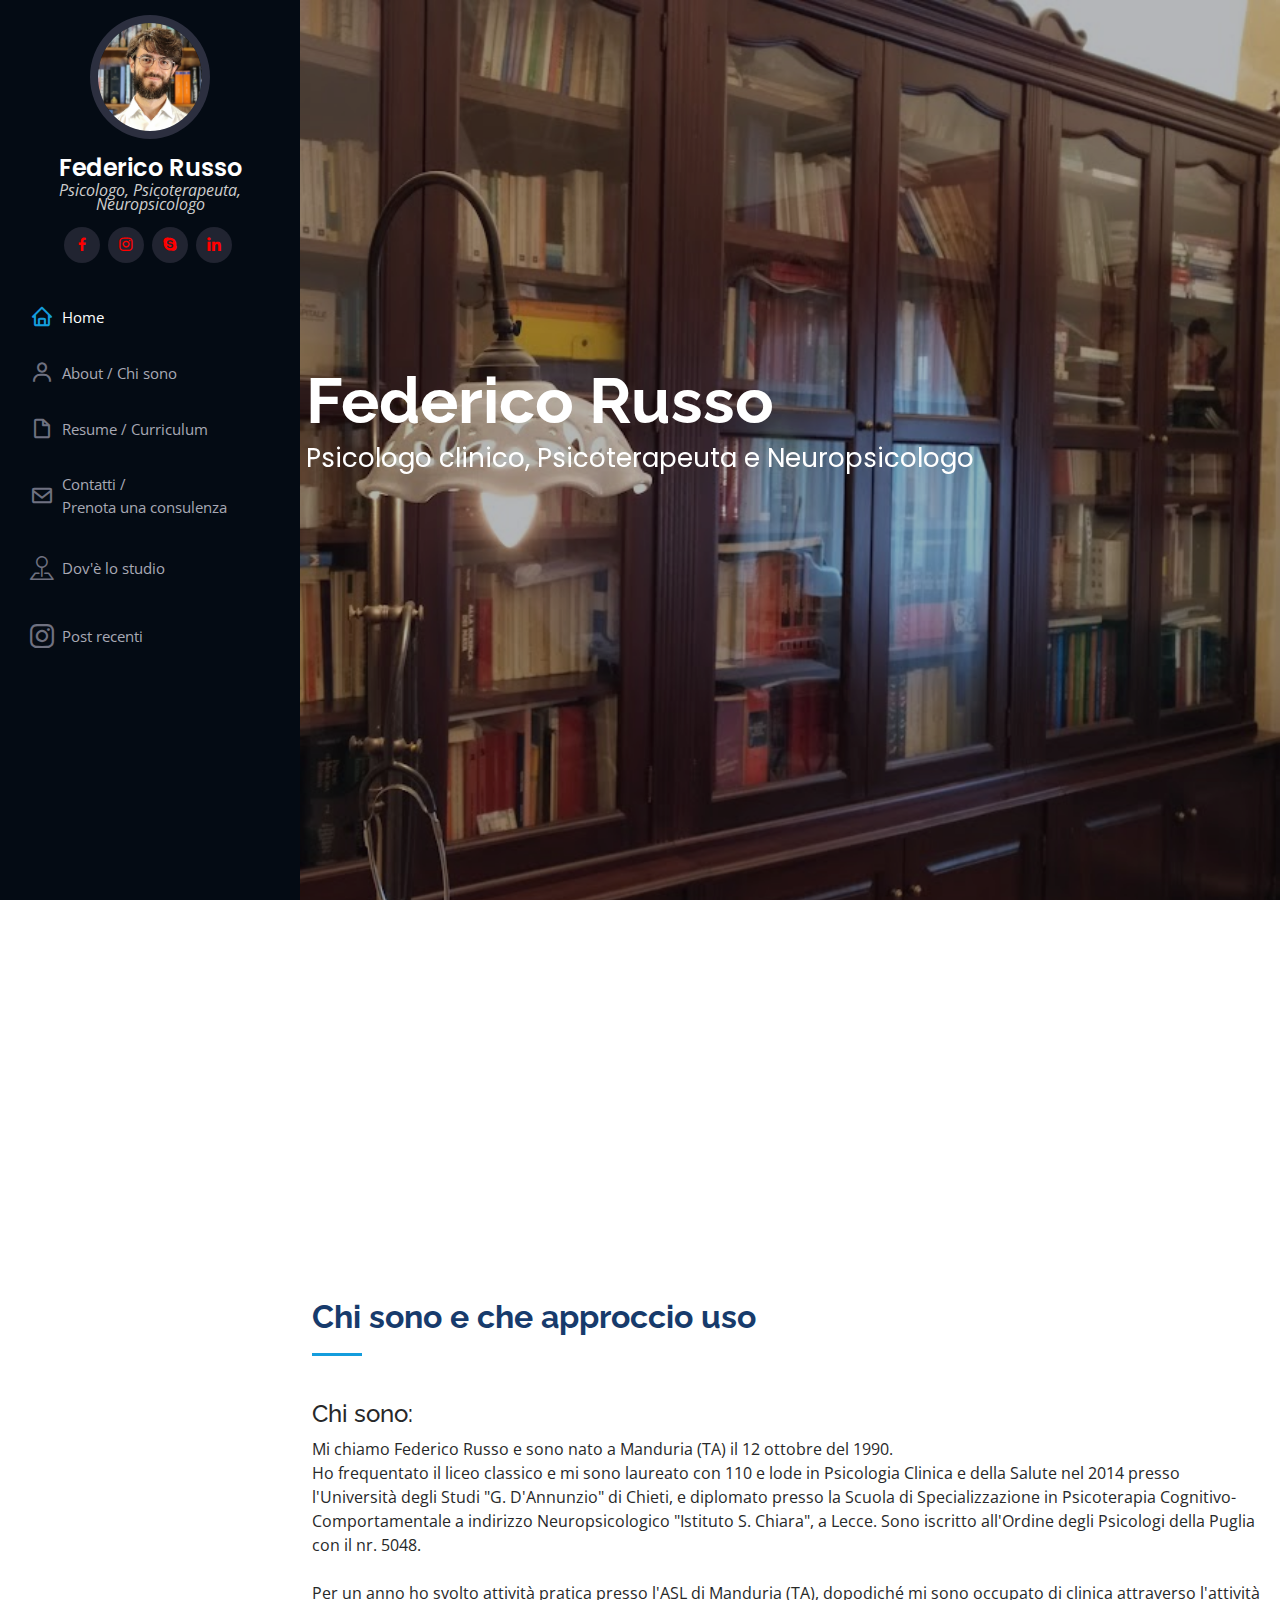
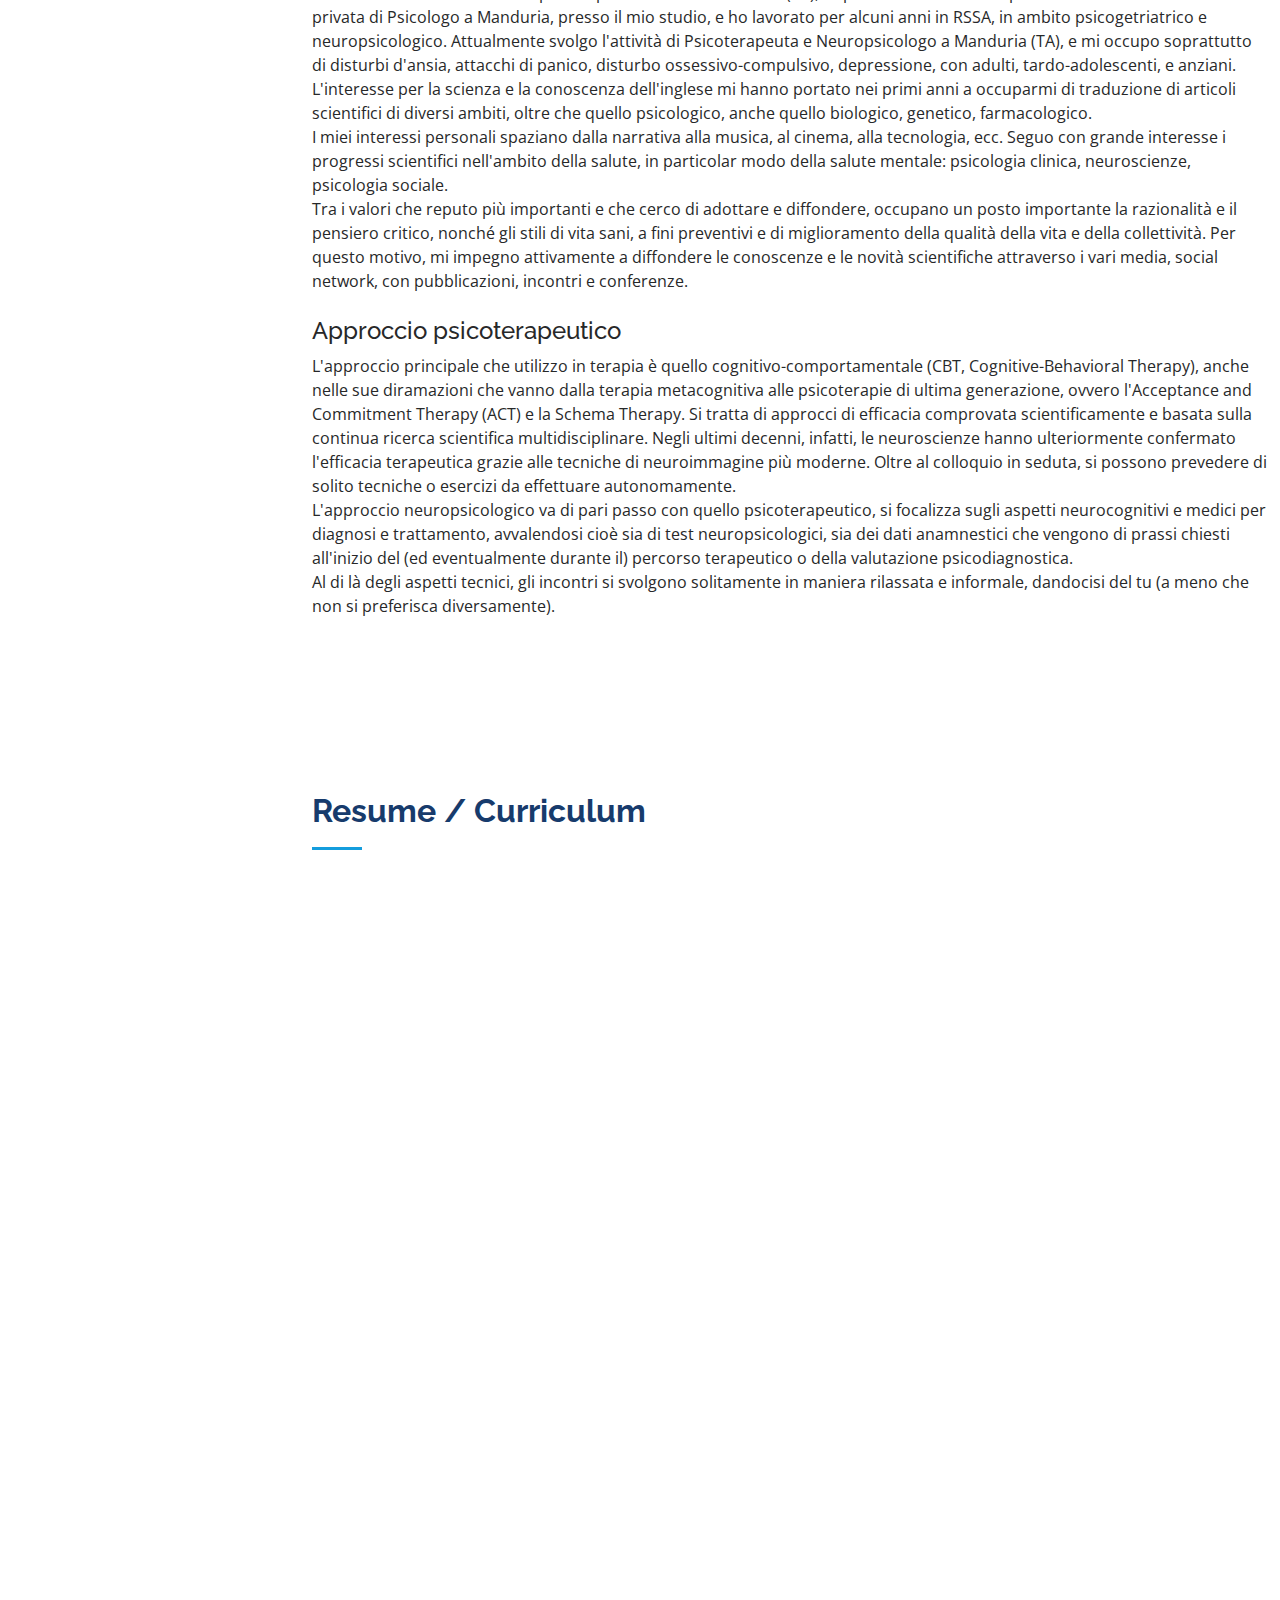
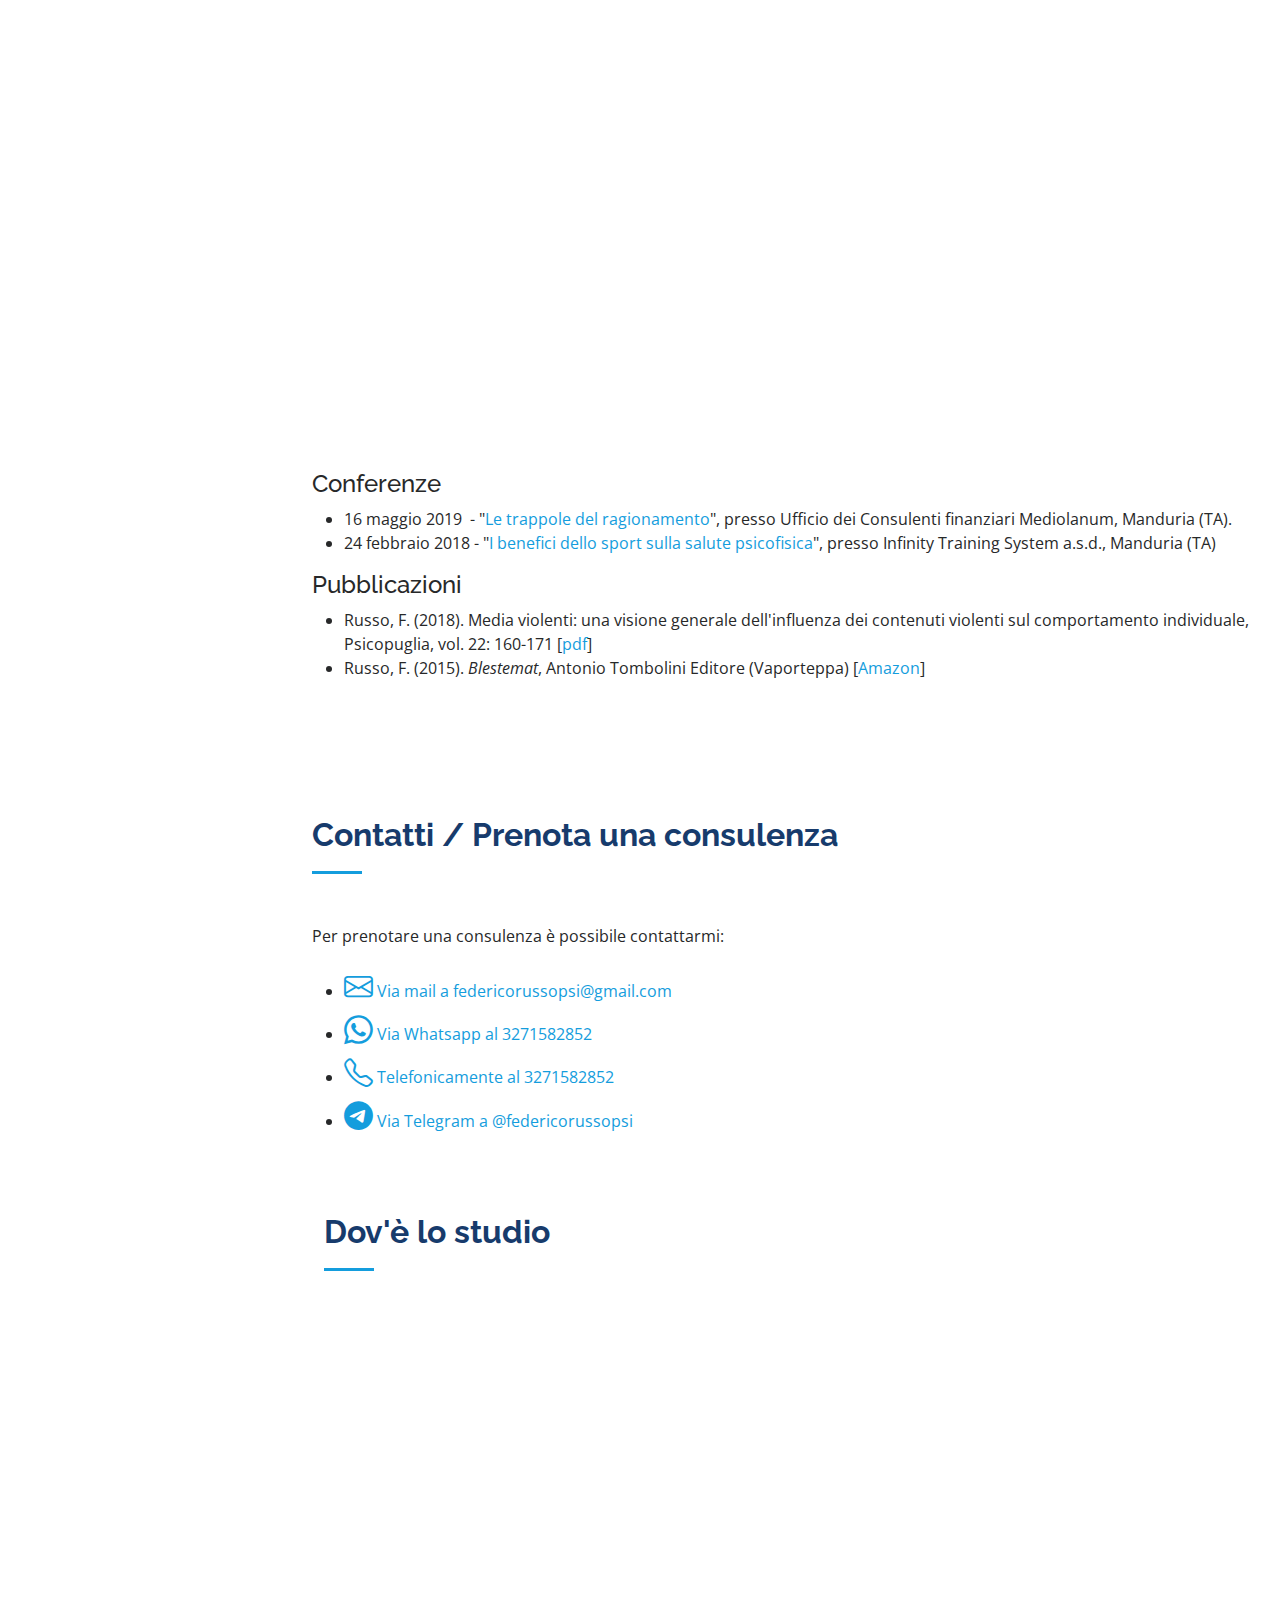
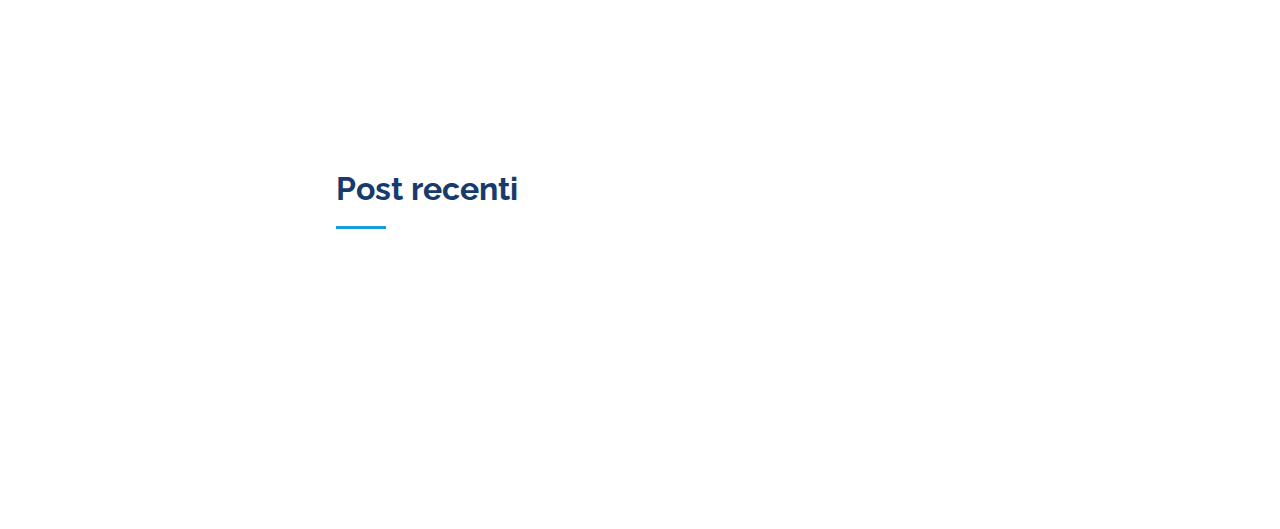
==== index.html @ 768a824b "Update index.html" ====
<!DOCTYPE html>
<html lang="it">

<head>
  <meta charset="utf-8">
  <meta content="width=device-width, initial-scale=1.0" name="viewport">

  <title>Federico Russo - Psicologo, Psicoterapeuta, Neuropsicologo</title>
  <meta content="" name="description">
  <meta content="" name="keywords">

  <!-- Favicons -->
  <link rel="icon" href="assets/img/homeicon.png" rel="homeicon">

  <!-- Google Fonts -->
  <link href="https://fonts.googleapis.com/css?family=Open+Sans:300,300i,400,400i,600,600i,700,700i|Raleway:300,300i,400,400i,500,500i,600,600i,700,700i|Poppins:300,300i,400,400i,500,500i,600,600i,700,700i" rel="stylesheet">

  <!-- Vendor CSS Files -->
   <link href="assets/vendor/aos/aos.css" rel="stylesheet">
  <link href="assets/vendor/bootstrap/css/bootstrap.min.css" rel="stylesheet">
  <link href="assets/vendor/bootstrap-icons/bootstrap-icons.css" rel="stylesheet">
  <link href="assets/vendor/boxicons/css/boxicons.min.css" rel="stylesheet">
  <link href="assets/vendor/glightbox/css/glightbox.min.css" rel="stylesheet">
  <link href="assets/vendor/swiper/swiper-bundle.min.css" rel="stylesheet"> 
  
  <!-- BOOTSTRAP CDN -->
  <link href="https://cdn.jsdelivr.net/npm/bootstrap@5.0.2/dist/css/bootstrap.min.css" rel="stylesheet" integrity="sha384-EVSTQN3/azprG1Anm3QDgpJLIm9Nao0Yz1ztcQTwFspd3yD65VohhpuuCOmLASjC" crossorigin="anonymous">
<!-- SWIPER CDN-->
  <link
  rel="stylesheet"
  href="https://unpkg.com/swiper@8/swiper-bundle.min.css"
/>



  <!-- Template Main CSS File -->
  <link href="assets/css/style.css" rel="stylesheet">

</head>

<body>

  <!-- ======= Mobile nav toggle button ======= -->
  <i class="bi bi-list mobile-nav-toggle d-xl-none"></i>

  <!-- ======= Header ======= -->
  <header id="header">
    <div class="d-flex flex-column">

      <div class="profile">
        <img src="assets/img/propic_federicorusso.png" alt="" class="img-fluid rounded-circle">
        <h1 class="text-light"><a href="index.html">Federico Russo</a></h1>
        <p id="subpropic"><em>Psicologo, Psicoterapeuta, Neuropsicologo</em></p>
        <div class="social-links mt-3 text-center">
          <a href="https://www.facebook.com/federicorussopsicologo/" class="facebook"><i class="bx bxl-facebook"></i></a>
          <a href="https://www.instagram.com/federicorussopsi/" class="instagram"><i class="bx bxl-instagram"></i></a>
          <a href="skype:federicorussopsi?chat" class="google-plus"><i class="bx bxl-skype"></i></a>
          <a href="https://www.linkedin.com/in/federicorussopsi" class="linkedin"><i class="bx bxl-linkedin"></i></a>
        </div>
      </div>

      <nav id="navbar" class="nav-menu navbar">
        <ul>
          <li><a href="#hero" class="nav-link scrollto active"><i class="bx bx-home"></i> <span>Home</span></a></li>
          <li><a href="#about" class="nav-link scrollto"><i class="bx bx-user"></i> <span>About / Chi sono</span></a></li>
          <li><a href="#resume" class="nav-link scrollto"><i class="bx bx-file-blank"></i> <span>Resume / Curriculum</span></a></li>
          <li><a href="#contact" class="nav-link scrollto"><i class="bx bx-envelope"></i> <span>Contatti / <br> Prenota una consulenza</span></a></li>
          <li><a href="#dove" class="nav-link scrollto"><i class="bi bi-pin-map"></i> <span>Dov'è lo studio</span></a></li>
          <li><a href="#igfeed" class="nav-link scrollto"><i class="bi bi-instagram"></i> <span>Post recenti</span></a></li>
        </ul>
      </nav><!-- .nav-menu -->
    </div>
  </header><!-- End Header -->

  <!-- ======= Hero Section ======= -->
  <section id="hero" class="d-flex flex-column justify-content-center align-items-center">
    <div class="hero-container" data-aos="fade-in">
      <h1>Federico Russo</h1>
      <p> Psicologo clinico, Psicoterapeuta e Neuropsicologo</p>
    </div>
  </section><!-- End Hero -->

  <main id="main">

    <!-- ======= About Section ======= -->
    <section id="about" class="about">
      <div class="container">

        <div class="section-title">

          <div class="row">
            <div class="col-lg-4" data-aos="fade-right">
              <img src="assets/img/propic_federicorusso.png" class="img-fluid" alt="">
            </div>
            <div class="col-lg-8 pt-4 pt-lg-0 content" data-aos="fade-left">
              <h3>Profilo in breve:</h3>
              <p class="fst-italic">
              </p>
              <div class="row">
                <div class="col-lg-6">
                  <ul>
                    <li><i class="bi bi-chevron-right"></i> <strong>Nascita:</strong> <span>12 ottobre 1990</span></li>
                    <li><i class="bi bi-chevron-right"></i> <strong>Psicoblog:</strong> <span><a href="www.psicologofedericorusso.it">www.psicologofedericorusso.it</a></span></li>
                    <li><i class="bi bi-chevron-right"></i> <strong>Telefono:</strong> <span>+39 327 1582852</span></li>
                    <li><i class="bi bi-chevron-right"></i> <strong>Città:</strong> <span>Manduria / Bologna / Mondo </span></li>
                  </ul>
                </div>
                <div class="col-lg-6">
                  <ul>
                    <li><i class="bi bi-chevron-right"></i> <strong>Età:</strong> <span>32</span></li>
                    <li><i class="bi bi-chevron-right"></i> <strong>Livello di formazione:</strong> <span>Laurea magistrale + Specializzazione quadriennale post-lauream</span></li>
                    <li><i class="bi bi-chevron-right"></i> <strong>Mail:</strong> <span>federicorussopsi@gmail.com</span></li>
                    
                  </ul>
                </div>
              </div>

            </div>
          </div>
          <br>

          <h2>Chi sono e che approccio uso
          </h2>
        
            <br>
            <h4>Chi sono:</h4>
          <p>Mi chiamo Federico Russo e sono nato a Manduria (TA) il 12 ottobre del 1990.<br>
            Ho frequentato il liceo classico e mi sono laureato con 110 e lode in Psicologia Clinica e della Salute nel 2014 presso l'Università degli Studi "G. D'Annunzio" di Chieti, e diplomato presso la Scuola di Specializzazione in Psicoterapia Cognitivo-Comportamentale a indirizzo Neuropsicologico "Istituto S. Chiara", a Lecce. Sono iscritto all'Ordine degli Psicologi della Puglia con il nr. 5048.</p><br>
            Per un anno ho svolto attività pratica presso l'ASL di Manduria (TA), dopodiché mi sono occupato di clinica attraverso l'attività privata di Psicologo a Manduria, presso il mio studio, e ho lavorato per alcuni anni in RSSA, in ambito psicogetriatrico e neuropsicologico. Attualmente svolgo l'attività di Psicoterapeuta e Neuropsicologo a Manduria (TA), e mi occupo soprattutto di disturbi d'ansia, attacchi di panico, disturbo ossessivo-compulsivo, depressione, con adulti, tardo-adolescenti, e anziani. <br>
            L'interesse per la scienza e la conoscenza dell'inglese mi hanno portato nei primi anni a occuparmi di traduzione di articoli scientifici di diversi ambiti, oltre che quello psicologico, anche quello biologico, genetico, farmacologico.<br>
            I miei interessi personali spaziano dalla narrativa alla musica, al cinema, alla tecnologia, ecc. Seguo con grande interesse i progressi scientifici nell'ambito della salute, in particolar modo della salute mentale: psicologia clinica, neuroscienze, psicologia sociale.<br>
            Tra i valori che reputo più importanti e che cerco di adottare e diffondere, occupano un posto importante la razionalità e il pensiero critico, nonché gli stili di vita sani, a fini preventivi e di miglioramento della qualità della vita e della collettività. Per questo motivo, mi impegno attivamente a diffondere le conoscenze e le novità scientifiche attraverso i vari media, social network, con pubblicazioni, incontri e conferenze.</p>

            <br>
            <h4>Approccio psicoterapeutico</h4>

 <p>
L'approccio principale che utilizzo in terapia è quello cognitivo-comportamentale (CBT, Cognitive-Behavioral Therapy), anche nelle sue diramazioni che vanno dalla terapia metacognitiva alle psicoterapie di ultima generazione, ovvero l'Acceptance and Commitment Therapy (ACT) e la Schema Therapy. Si tratta di approcci di efficacia comprovata scientificamente e basata sulla continua ricerca scientifica multidisciplinare. Negli ultimi decenni, infatti, le neuroscienze hanno ulteriormente confermato l'efficacia terapeutica grazie alle tecniche di neuroimmagine più moderne. Oltre al colloquio in seduta, si possono prevedere di solito tecniche o esercizi da effettuare autonomamente.<br>
L'approccio neuropsicologico va di pari passo con quello psicoterapeutico, si focalizza sugli aspetti neurocognitivi e medici per diagnosi e trattamento, avvalendosi cioè sia di test neuropsicologici, sia dei dati anamnestici che vengono di prassi chiesti all'inizio del (ed eventualmente durante il) percorso terapeutico o della valutazione psicodiagnostica.<br>
Al di là degli aspetti tecnici, gli incontri si svolgono solitamente in maniera rilassata e informale, dandocisi del tu (a meno che non si preferisca diversamente).</p><br>

        </div>


      </div>
    </section>

    <!-- ======= Resume Section ======= -->
    <section id="resume" class="resume">
      <div class="container">

        <div class="section-title">
          <h2>Resume / Curriculum</h2>
        </div>

        <div class="row">
          <div class="col-lg-6" data-aos="fade-up">

            <h3 class="resume-title">Formazione</h3>
            <div class="resume-item">
              <h4>Front-end web developer</h4>
              <h5>2021-2022</h5>
              <p><em>Epicode School, Roma, IT</em></p>
              <p>Bootcamp per front-end developer junior</p>
            </div>
              <div class="resume-item">
              <h4>Specializzazione in Psicoterapia Cognitivo-Comportamentale e neuropsicologia</h4>
              <h5>2015 - 2019</h5>
              <p><em>Istituto "S. Chiara" di Lecce</em></p>
              <p>Specializzazione post-lauream in Psicoterapia e Neuropsicologia.</p>
            </div>
            <div class="resume-item">
              <h4>Laurea Magistrale in Psicologia Clinica e della Salute</h4>
              <h5>2012 - 2014</h5>
              <p><em>Università degli studi "G. D'Annunzio", Chieti</em></p>
              <p>Laurea magistrale + tirocinio di 1000h e abilitazione per l'esercizio della professione di Psicologo</p>
            </div>
            <div class="resume-item">
              <h4>Laurea Triennale in Scienze e Tecniche Psicologiche</h4>
              <h5>2009 - 2012</h5>
              <p><em>Università degli studi "G. D'Annunzio", Chieti</em></p>
              <p>Laurea Triennale</p>
            </div>

          </div>
          <div class="col-lg-6" data-aos="fade-up" data-aos-delay="100">
            <h3 class="resume-title">Esperienza Lavorativa</h3>
            <div class="resume-item">
              <h4>Psicoterapeuta Cognitivo-Comportamentale e Neuropsicologo</h4>
              <h5>2019 - presente</h5>
              <p><em>Libera professione</em></p>
              <ul>
                <li>Trattamento terapeutico di psicopatologie, come disturbi d'ansia, disturbo ossessivo-compulsivo, disturbi depressivi. </li>
                <li>Valutazioni neuropsicologiche dei principali domini cognitivi, per fini diagnostici, terapeutici, peritali o assicurativi, specificamente nell'ambito delle demenze.</li>
              </ul>
            </div>
            <div class="resume-item">
              <h4>Psicologo Clinico presso RSSA Villa Argento (ISAPA srl) di Manduria </h4>
              <h5>2016 - 2019 </h5>
              <p><em>Consulente</em></p>
              <ul>
                <li>Coordinamento delle attività e gestione del personale</li>
                <li>Valutazioni neuropsicologiche</li>
                <li>Lavoro in équipe</li>
                <li>Public Relations</li>
                <li>Task amministrativi</li>
                <li>Front office</li>
              </ul>
            </div>
            <div class="resume-item">
              <h4>Psicologo clinico</h4>
              <h5>2016 - presente</h5>
              <p><em>Libera professione</em></p>
              <ul>
                <li>Diagnosi, counseling, neuropsicologia e supporto psicologico individuale e di coppia</li>
              </ul>
            </div>
            <div class="resume-item">
              <h4>Traduttore scientifico</h4>
              <h5>2011 - 2014</h5>
              <p><em>Freelance</em></p>
              <ul>
                <li>Traduzione di articoli scientifici (Biologia, Chimica, Psicologia)</li>
                <li>Assistenza e tutoring per tesi di laurea</li>
              </ul>
            </div>
          </div>
        </div>

        <!-- Pubblicazioni e conferenze -->
        <h4>
          Conferenze</h4>
          <ul>
          <li>16 maggio 2019&nbsp; - "<a href="https://www.facebook.com/events/344189179617816/">Le trappole del ragionamento</a>", presso Ufficio dei Consulenti finanziari Mediolanum, Manduria (TA).</li>
          <li>24 febbraio 2018 - "<a href="https://www.facebook.com/181395085736825/photos/a.181398745736459/239983896544610/">I benefici dello sport sulla salute psicofisica</a>", presso Infinity Training System a.s.d., Manduria (TA)</li>
          </ul>
          <h4>
          Pubblicazioni</h4>
          <ul>
          <li>Russo, F. (2018). Media violenti: una visione generale dell'influenza dei contenuti violenti sul comportamento individuale, Psicopuglia, vol. 22: 160-171 [<a href="https://www.psicologipuglia.it/share/uploads_psicopuglia/cbbfd-psicopuglia_dic_2018.pdf">pdf</a>]</li>
          <li>Russo, F. (2015). <i>Blestemat</i>, Antonio Tombolini Editore (Vaporteppa) [<a href="https://www.amazon.it/Blestemat-Federico-Russo/dp/8893370220">Amazon</a>]</li>
          </ul>
          

      </div>
    </section><!-- End Resume Section -->

    </section><!-- End Testimonials Section -->

    <!-- ======= Contact Section ======= -->
    <section id="contact" class="contact">
      <div class="container">

        <div class="section-title">
          <h2>Contatti / Prenota una consulenza</h2>
        </div>
        <p>
          Per prenotare una consulenza è possibile contattarmi:
        </p>
        <ul><li><i class="bi bi-envelope"></i><a href="mailto:federicorussopsi@gmail.com"> Via mail a federicorussopsi@gmail.com</a></li>
          <li>
            <i class="bi bi-whatsapp"><a href=" https://wa.me/393271582852"></i> Via Whatsapp al 3271582852</a>
          </li>
          <li>
            <i class="bi bi-telephone"></i><a href="tel:+393271582852"> Telefonicamente al 3271582852</a>
          </li>
          <li>
            <i class="bi bi-telegram"></i><a href="https://t.me/federicorussopsi"> Via Telegram a @federicorussopsi</a>
          </li>
        </ul>

      <!-- POSIZIONE STUDIO MAPPA GOOGLE -->
      
    <section id="dove" class="dove">
      <div class="container">

        <div class="section-title">
          <h2>Dov'è lo studio</h2>
        </div>
        <div class="mapouter"><div class="gmap_canvas"><iframe width="443" height="389" id="gmap_canvas" src="https://maps.google.com/maps?q=via%20G.%20pappacoda%202,%20Manduria,%20&t=&z=15&ie=UTF8&iwloc=&output=embed" frameborder="0" scrolling="no" marginheight="0" marginwidth="0"></iframe><a href="https://www.whatismyip-address.com/divi-discount/">divi discount</a><br><style>.mapouter{position:relative;text-align:right;height:389px;width:443px;}</style><a href="https://www.embedgooglemap.net">interactive google maps for website</a><style>.gmap_canvas {overflow:hidden;background:none!important;height:389px;width:443px;}</style></div></div>
        
        <!-- INSTAGRAM FEED -->
        
        <section id="igfeed" class="igfeed">
          <div class="container">
    
            <div class="section-title">
              <h2>Post recenti</h2>
            </div>
        <div id="igfeed" 
  loading="lazy"
  data-mc-src="b3e700bd-aa33-4476-902b-031ff770f035#null"></div>
        
<script 
  src="https://cdn2.woxo.tech/a.js#62f1076907ab323c4c7cbea5" 
  async data-usrc>
</script> 
    

  </main><!-- End #main -->

  <!-- ======= Footer ======= -->
  <footer id="footer">
    
  </footer><!-- End  Footer -->

  <a href="#" class="back-to-top d-flex align-items-center justify-content-center"><i class="bi bi-arrow-up-short"></i></a>

  <!-- Vendor JS Files -->
  <script src="assets/vendor/purecounter/purecounter.js"></script>
  <script src="assets/vendor/aos/aos.js"></script>
  <script src="assets/vendor/bootstrap/js/bootstrap.bundle.min.js"></script>
  <script src="assets/vendor/glightbox/js/glightbox.min.js"></script>
  <script src="assets/vendor/isotope-layout/isotope.pkgd.min.js"></script>
  <script src="assets/vendor/swiper/swiper-bundle.min.js"></script>
  <script src="assets/vendor/typed.js/typed.min.js"></script>
  <script src="assets/vendor/waypoints/noframework.waypoints.js"></script>
  <script src="assets/vendor/php-email-form/validate.js"></script>


  <!-- Template Main JS File -->
  <script src="assets/js/main.js"></script>
  <script src="https://unpkg.com/swiper@8/swiper-bundle.min.js"></script>

</body>

</html>
---- assets/css/style.css ----
/**
* Template Name: iPortfolio - v3.7.0
* Template URL: https://bootstrapmade.com/iportfolio-bootstrap-portfolio-websites-template/
* Author: BootstrapMade.com
* License: https://bootstrapmade.com/license/
*/

/*--------------------------------------------------------------
# General
--------------------------------------------------------------*/
body {
  font-family: "Open Sans", sans-serif;
  color: #272829;
}

a {
  color: #149ddd;
  text-decoration: none;
}

a:hover {
  color: #37b3ed;
  text-decoration: none;
}

h1, h2, h3, h4, h5, h6 {
  font-family: "Raleway", sans-serif;
}

/*--------------------------------------------------------------
# Back to top button
--------------------------------------------------------------*/
.back-to-top {
  position: fixed;
  visibility: hidden;
  opacity: 0;
  right: 15px;
  bottom: 15px;
  z-index: 996;
  background: #149ddd;
  width: 40px;
  height: 40px;
  border-radius: 50px;
  transition: all 0.4s;
}
.back-to-top i {
  font-size: 28px;
  color: #fff;
  line-height: 0;
}
.back-to-top:hover {
  background: #2eafec;
  color: #fff;
}
.back-to-top.active {
  visibility: visible;
  opacity: 1;
}

/*--------------------------------------------------------------
# Header
--------------------------------------------------------------*/
#header {
  position: fixed;
  top: 0;
  left: 0;
  bottom: 0;
  width: 300px;
  transition: all ease-in-out 0.5s;
  z-index: 9997;
  transition: all 0.5s;
  padding: 0 15px;
  background: #040b14;
  overflow-y: auto;
}
#header .profile img {
  margin: 15px auto;
  display: block;
  width: 120px;
  border: 8px solid #2c2f3f;
}
#header .profile h1 {
  font-size: 24px;
  margin: 0;
  padding: 0;
  font-weight: 600;
  -moz-text-align-last: center;
  text-align-last: center;
  font-family: "Poppins", sans-serif;
}
#header .profile h1 a, #header .profile h1 a:hover {
  color: #fff;
  text-decoration: none;
}
#header .profile .social-links a {
  font-size: 18px;
  display: inline-block;
  background: #212431;
  color: #fff;
  line-height: 1;
  padding: 8px 0;
  margin-right: 4px;
  border-radius: 50%;
  text-align: center;
  width: 36px;
  height: 36px;
  transition: 0.3s;
}
#header .profile .social-links a:hover {
  background: #149ddd;
  color: #fff;
  text-decoration: none;
}

#main {
  margin-left: 300px;
}

@media (max-width: 1199px) {
  #header {
    left: -300px;
  }

  #main {
    margin-left: 0;
  }

  
}
/*--------------------------------------------------------------
# Navigation Menu
--------------------------------------------------------------*/
/* Desktop Navigation */
.nav-menu {
  padding: 30px 0 0 0;
}
.nav-menu * {
  margin: 0;
  padding: 0;
  list-style: none;
}
.nav-menu > ul > li {
  position: relative;
  white-space: nowrap;
}
.nav-menu a, .nav-menu a:focus {
  display: flex;
  align-items: center;
  color: #a8a9b4;
  padding: 12px 15px;
  margin-bottom: 8px;
  transition: 0.3s;
  font-size: 15px;
}
.nav-menu a i, .nav-menu a:focus i {
  font-size: 24px;
  padding-right: 8px;
  color: #6f7180;
}
.nav-menu a:hover, .nav-menu .active, .nav-menu .active:focus, .nav-menu li:hover > a {
  text-decoration: none;
  color: #fff;
}
.nav-menu a:hover i, .nav-menu .active i, .nav-menu .active:focus i, .nav-menu li:hover > a i {
  color: #149ddd;
}

/* Mobile Navigation */
.mobile-nav-toggle {
  position: fixed;
  right: 15px;
  top: 15px;
  z-index: 9998;
  border: 0;
  font-size: 24px;
  transition: all 0.4s;
  outline: none !important;
  background-color: #149ddd;
  color: #fff;
  width: 40px;
  height: 40px;
  display: inline-flex;
  align-items: center;
  justify-content: center;
  line-height: 0;
  border-radius: 50px;
  cursor: pointer;
}

.mobile-nav-active {
  overflow: hidden;
}
.mobile-nav-active #header {
  left: 0;
}

/*--------------------------------------------------------------
# Hero Section
--------------------------------------------------------------*/
#hero {
  width: 100%;
  height: 100vh;
  background: url("../img/foto_studio_libreria.jpg") top center;
  background-size: cover;
}
#hero:before {
  content: "";
  background: rgba(5, 13, 24, 0.3);
  position: absolute;
  bottom: 0;
  top: 0;
  left: 0;
  right: 0;
  z-index: 1;
}
#hero .hero-container {
  position: relative;
  z-index: 2;
  min-width: 300px;
}
#hero h1 {
  margin: 0 0 10px 0;
  font-size: 64px;
  font-weight: 700;
  line-height: 56px;
  color: #fff;
}
#hero p {
  color: #fff;
  margin-bottom: 50px;
  font-size: 26px;
  font-family: "Poppins", sans-serif;
}
#hero p span {
  color: #fff;
  padding-bottom: 4px;
  letter-spacing: 1px;
  border-bottom: 3px solid #149ddd;
}
@media (min-width: 1024px) {
  #hero {
    background-attachment: fixed;
  }

  
}
@media (max-width: 768px) {
  #hero h1 {
    font-size: 28px;
    line-height: 36px;
  }
  #hero h2 {
    font-size: 18px;
    line-height: 24px;
    margin-bottom: 30px;
  }
}

/*--------------------------------------------------------------
# Sections General
--------------------------------------------------------------*/
section {
  padding: 60px 0;
  overflow: hidden;
}

.section-bg {
  background: #f5f8fd;
}

.section-title {
  padding-bottom: 30px;
}
.section-title h2 {
  font-size: 32px;
  font-weight: bold;
  margin-bottom: 20px;
  padding-bottom: 20px;
  position: relative;
  color: #173b6c;
}
.section-title h2::after {
  content: "";
  position: absolute;
  display: block;
  width: 50px;
  height: 3px;
  background: #149ddd;
  bottom: 0;
  left: 0;
}
.section-title p {
  margin-bottom: 0;
}

/*--------------------------------------------------------------
# About
--------------------------------------------------------------*/
.about .content h3 {
  font-weight: 700;
  font-size: 26px;
  color: #173b6c;
}
.about .content ul {
  list-style: none;
  padding: 0;
}
.about .content ul li {
  margin-bottom: 20px;
  display: flex;
  align-items: center;
}
.about .content ul strong {
  margin-right: 10px;
}
.about .content ul i {
  font-size: 16px;
  margin-right: 5px;
  color: #149ddd;
  line-height: 0;
}
.about .content p:last-child {
  margin-bottom: 0;
}

/*--------------------------------------------------------------
# Facts
--------------------------------------------------------------*/
.facts {
  padding-bottom: 30px;
}
.facts .count-box {
  padding: 30px;
  width: 100%;
}
.facts .count-box i {
  display: block;
  font-size: 44px;
  color: #149ddd;
  float: left;
  line-height: 0;
}
.facts .count-box span {
  font-size: 48px;
  line-height: 40px;
  display: block;
  font-weight: 700;
  color: #050d18;
  margin-left: 60px;
}
.facts .count-box p {
  padding: 15px 0 0 0;
  margin: 0 0 0 60px;
  font-family: "Raleway", sans-serif;
  font-size: 14px;
  color: #122f57;
}
.facts .count-box a {
  font-weight: 600;
  display: block;
  margin-top: 20px;
  color: #122f57;
  font-size: 15px;
  font-family: "Poppins", sans-serif;
  transition: ease-in-out 0.3s;
}
.facts .count-box a:hover {
  color: #1f5297;
}

/*--------------------------------------------------------------
# Akills
--------------------------------------------------------------*/
.skills .progress {
  height: 60px;
  display: block;
  background: none;
  border-radius: 0;
}
.skills .progress .skill {
  padding: 0;
  margin: 0 0 6px 0;
  text-transform: uppercase;
  display: block;
  font-weight: 600;
  font-family: "Poppins", sans-serif;
  color: #050d18;
}
.skills .progress .skill .val {
  float: right;
  font-style: normal;
}
.skills .progress-bar-wrap {
  background: #dce8f8;
  height: 10px;
}
.skills .progress-bar {
  width: 1px;
  height: 10px;
  transition: 0.9s;
  background-color: #149ddd;
}

/*--------------------------------------------------------------
# Resume
--------------------------------------------------------------*/
.resume .resume-title {
  font-size: 26px;
  font-weight: 700;
  margin-top: 20px;
  margin-bottom: 20px;
  color: #050d18;
}
.resume .resume-item {
  padding: 0 0 20px 20px;
  margin-top: -2px;
  border-left: 2px solid #1f5297;
  position: relative;
}
.resume .resume-item h4 {
  line-height: 18px;
  font-size: 18px;
  font-weight: 600;
  text-transform: uppercase;
  font-family: "Poppins", sans-serif;
  color: #050d18;
  margin-bottom: 10px;
}
.resume .resume-item h5 {
  font-size: 16px;
  background: #e4edf9;
  padding: 5px 15px;
  display: inline-block;
  font-weight: 600;
  margin-bottom: 10px;
}
.resume .resume-item ul {
  padding-left: 20px;
}
.resume .resume-item ul li {
  padding-bottom: 10px;
}
.resume .resume-item:last-child {
  padding-bottom: 0;
}
.resume .resume-item::before {
  content: "";
  position: absolute;
  width: 16px;
  height: 16px;
  border-radius: 50px;
  left: -9px;
  top: 0;
  background: #fff;
  border: 2px solid #1f5297;
}

/*--------------------------------------------------------------
# Portfolio
--------------------------------------------------------------*/
.portfolio .portfolio-item {
  margin-bottom: 30px;
}
.portfolio #portfolio-flters {
  padding: 0;
  margin: 0 auto 35px auto;
  list-style: none;
  text-align: center;
  background: #fff;
  border-radius: 50px;
  padding: 2px 15px;
}
.portfolio #portfolio-flters li {
  cursor: pointer;
  display: inline-block;
  padding: 10px 15px 8px 15px;
  font-size: 14px;
  font-weight: 600;
  line-height: 1;
  text-transform: uppercase;
  color: #272829;
  margin-bottom: 5px;
  transition: all 0.3s ease-in-out;
}
.portfolio #portfolio-flters li:hover, .portfolio #portfolio-flters li.filter-active {
  color: #149ddd;
}
.portfolio #portfolio-flters li:last-child {
  margin-right: 0;
}
.portfolio .portfolio-wrap {
  transition: 0.3s;
  position: relative;
  overflow: hidden;
  z-index: 1;
}
.portfolio .portfolio-wrap::before {
  content: "";
  background: rgba(255, 255, 255, 0.5);
  position: absolute;
  left: 0;
  right: 0;
  top: 0;
  bottom: 0;
  transition: all ease-in-out 0.3s;
  z-index: 2;
  opacity: 0;
}
.portfolio .portfolio-wrap .portfolio-links {
  opacity: 1;
  left: 0;
  right: 0;
  bottom: -60px;
  z-index: 3;
  position: absolute;
  transition: all ease-in-out 0.3s;
  display: flex;
  justify-content: center;
}
.portfolio .portfolio-wrap .portfolio-links a {
  color: #fff;
  font-size: 28px;
  text-align: center;
  background: rgba(20, 157, 221, 0.75);
  transition: 0.3s;
  width: 50%;
}
.portfolio .portfolio-wrap .portfolio-links a:hover {
  background: rgba(20, 157, 221, 0.95);
}
.portfolio .portfolio-wrap .portfolio-links a + a {
  border-left: 1px solid #37b3ed;
}
.portfolio .portfolio-wrap:hover::before {
  top: 0;
  left: 0;
  right: 0;
  bottom: 0;
  opacity: 1;
}
.portfolio .portfolio-wrap:hover .portfolio-links {
  opacity: 1;
  bottom: 0;
}

/*--------------------------------------------------------------
# Portfolio Details
--------------------------------------------------------------*/
.portfolio-details {
  padding-top: 40px;
}
.portfolio-details .portfolio-details-slider img {
  width: 100%;
}
.portfolio-details .portfolio-details-slider .swiper-pagination {
  margin-top: 20px;
  position: relative;
}
.portfolio-details .portfolio-details-slider .swiper-pagination .swiper-pagination-bullet {
  width: 12px;
  height: 12px;
  background-color: #fff;
  opacity: 1;
  border: 1px solid #149ddd;
}
.portfolio-details .portfolio-details-slider .swiper-pagination .swiper-pagination-bullet-active {
  background-color: #149ddd;
}
.portfolio-details .portfolio-info {
  padding: 30px;
  box-shadow: 0px 0 30px rgba(5, 13, 24, 0.08);
}
.portfolio-details .portfolio-info h3 {
  font-size: 22px;
  font-weight: 700;
  margin-bottom: 20px;
  padding-bottom: 20px;
  border-bottom: 1px solid #eee;
}
.portfolio-details .portfolio-info ul {
  list-style: none;
  padding: 0;
  font-size: 15px;
}
.portfolio-details .portfolio-info ul li + li {
  margin-top: 10px;
}
.portfolio-details .portfolio-description {
  padding-top: 30px;
}
.portfolio-details .portfolio-description h2 {
  font-size: 26px;
  font-weight: 700;
  margin-bottom: 20px;
}
.portfolio-details .portfolio-description p {
  padding: 0;
}

/*--------------------------------------------------------------
# Services
--------------------------------------------------------------*/
.services .icon-box {
  margin-bottom: 20px;
}
.services .icon {
  float: left;
  display: flex;
  align-items: center;
  justify-content: center;
  width: 54px;
  height: 54px;
  background: #149ddd;
  border-radius: 50%;
  transition: 0.5s;
  border: 1px solid #149ddd;
}
.services .icon i {
  color: #fff;
  font-size: 24px;
  line-height: 0;
}
.services .icon-box:hover .icon {
  background: #fff;
}
.services .icon-box:hover .icon i {
  color: #149ddd;
}
.services .title {
  margin-left: 80px;
  font-weight: 700;
  margin-bottom: 15px;
  font-size: 18px;
}
.services .title a {
  color: #343a40;
}
.services .title a:hover {
  color: #149ddd;
}
.services .description {
  margin-left: 80px;
  line-height: 24px;
  font-size: 14px;
}

/*--------------------------------------------------------------
# Testimonials
--------------------------------------------------------------*/
.testimonials .testimonials-carousel, .testimonials .testimonials-slider {
  overflow: hidden;
}
.testimonials .testimonial-item {
  box-sizing: content-box;
  text-align: center;
  min-height: 320px;
}
.testimonials .testimonial-item .testimonial-img {
  width: 90px;
  border-radius: 50%;
  margin: 0 auto;
}
.testimonials .testimonial-item h3 {
  font-size: 18px;
  font-weight: bold;
  margin: 10px 0 5px 0;
  color: #111;
}
.testimonials .testimonial-item h4 {
  font-size: 14px;
  color: #999;
  margin: 0;
}
.testimonials .testimonial-item .quote-icon-left, .testimonials .testimonial-item .quote-icon-right {
  color: #c3e8fa;
  font-size: 26px;
}
.testimonials .testimonial-item .quote-icon-left {
  display: inline-block;
  left: -5px;
  position: relative;
}
.testimonials .testimonial-item .quote-icon-right {
  display: inline-block;
  right: -5px;
  position: relative;
  top: 10px;
}
.testimonials .testimonial-item p {
  font-style: italic;
  margin: 0 15px 15px 15px;
  padding: 20px;
  background: #fff;
  position: relative;
  margin-bottom: 35px;
  border-radius: 6px;
  box-shadow: 0px 2px 15px rgba(0, 0, 0, 0.1);
}
.testimonials .testimonial-item p::after {
  content: "";
  width: 0;
  height: 0;
  border-top: 20px solid #fff;
  border-right: 20px solid transparent;
  border-left: 20px solid transparent;
  position: absolute;
  bottom: -20px;
  left: calc(50% - 20px);
}
.testimonials .swiper-pagination {
  margin-top: 20px;
  position: relative;
}
.testimonials .swiper-pagination .swiper-pagination-bullet {
  width: 12px;
  height: 12px;
  background-color: #fff;
  opacity: 1;
  border: 1px solid #149ddd;
}
.testimonials .swiper-pagination .swiper-pagination-bullet-active {
  background-color: #149ddd;
}

/*--------------------------------------------------------------
# Contact
--------------------------------------------------------------*/
.contact {
  padding-bottom: 130px;
}
.contact .info {
  padding: 30px;
  background: #fff;
  width: 100%;
  box-shadow: 0 0 24px 0 rgba(0, 0, 0, 0.12);
}
.contact .info i {
  font-size: 20px;
  color: #149ddd;
  float: left;
  width: 44px;
  height: 44px;
  background: #dff3fc;
  display: flex;
  justify-content: center;
  align-items: center;
  border-radius: 50px;
  transition: all 0.3s ease-in-out;
}
.contact .info h4 {
  padding: 0 0 0 60px;
  font-size: 22px;
  font-weight: 600;
  margin-bottom: 5px;
  color: #050d18;
}
.contact .info p {
  padding: 0 0 10px 60px;
  margin-bottom: 20px;
  font-size: 14px;
  color: #173b6c;
}
.contact .info .email p {
  padding-top: 5px;
}
.contact .info .social-links {
  padding-left: 60px;
}
.contact .info .social-links a {
  font-size: 18px;
  display: inline-block;
  background: #333;
  color: #fff;
  line-height: 1;
  padding: 8px 0;
  border-radius: 50%;
  text-align: center;
  width: 36px;
  height: 36px;
  transition: 0.3s;
  margin-right: 10px;
}
.contact .info .social-links a:hover {
  background: #149ddd;
  color: #fff;
}
.contact .info .email:hover i, .contact .info .address:hover i, .contact .info .phone:hover i {
  background: #149ddd;
  color: #fff;
}
.contact .php-email-form {
  width: 100%;
  padding: 30px;
  background: #fff;
  box-shadow: 0 0 24px 0 rgba(0, 0, 0, 0.12);
}
.contact .php-email-form .form-group {
  padding-bottom: 8px;
}
.contact .php-email-form .validate {
  display: none;
  color: red;
  margin: 0 0 15px 0;
  font-weight: 400;
  font-size: 13px;
}
.contact .php-email-form .error-message {
  display: none;
  color: #fff;
  background: #ed3c0d;
  text-align: left;
  padding: 15px;
  font-weight: 600;
}
.contact .php-email-form .error-message br + br {
  margin-top: 25px;
}
.contact .php-email-form .sent-message {
  display: none;
  color: #fff;
  background: #18d26e;
  text-align: center;
  padding: 15px;
  font-weight: 600;
}
.contact .php-email-form .loading {
  display: none;
  background: #fff;
  text-align: center;
  padding: 15px;
}
.contact .php-email-form .loading:before {
  content: "";
  display: inline-block;
  border-radius: 50%;
  width: 24px;
  height: 24px;
  margin: 0 10px -6px 0;
  border: 3px solid #18d26e;
  border-top-color: #eee;
  -webkit-animation: animate-loading 1s linear infinite;
  animation: animate-loading 1s linear infinite;
}
.contact .php-email-form .form-group {
  margin-bottom: 15px;
}
.contact .php-email-form label {
  padding-bottom: 8px;
}
.contact .php-email-form input, .contact .php-email-form textarea {
  border-radius: 0;
  box-shadow: none;
  font-size: 14px;
}
.contact .php-email-form input {
  height: 44px;
}
.contact .php-email-form textarea {
  padding: 10px 15px;
}
.contact .php-email-form button[type=submit] {
  background: #149ddd;
  border: 0;
  padding: 10px 24px;
  color: #fff;
  transition: 0.4s;
  border-radius: 4px;
}
.contact .php-email-form button[type=submit]:hover {
  background: #37b3ed;
}
@-webkit-keyframes animate-loading {
  0% {
    transform: rotate(0deg);
  }
  100% {
    transform: rotate(360deg);
  }
}
@keyframes animate-loading {
  0% {
    transform: rotate(0deg);
  }
  100% {
    transform: rotate(360deg);
  }
}


/*--------------------------------------------------------------
# Dove
--------------------------------------------------------------*/

.mapouter {
  margin: auto;
}

/*--------------------------------------------------------------
# Breadcrumbs
--------------------------------------------------------------*/
.breadcrumbs {
  padding: 20px 0;
  background: #f9f9f9;
}
.breadcrumbs h2 {
  font-size: 26px;
  font-weight: 300;
}
.breadcrumbs ol {
  display: flex;
  flex-wrap: wrap;
  list-style: none;
  padding: 0;
  margin: 0;
  font-size: 15px;
}
.breadcrumbs ol li + li {
  padding-left: 10px;
}
.breadcrumbs ol li + li::before {
  display: inline-block;
  padding-right: 10px;
  color: #0e2442;
  content: "/";
}
@media (max-width: 768px) {
  .breadcrumbs .d-flex {
    display: block !important;
  }
  .breadcrumbs ol {
    display: block;
  }
  .breadcrumbs ol li {
    display: inline-block;
  }

  .memepics {
    width: 60%;
  }

}

/*--------------------------------------------------------------
# Footer
--------------------------------------------------------------*/
#footer {
  padding: 15px;
  color: #f4f6fd;
  font-size: 14px;
  position: fixed;
  left: 0;
  bottom: 0;
  width: 300px;
  z-index: 9999;
  background: #040b14;
}
#footer .copyright {
  text-align: center;
}
#footer .credits {
  padding-top: 5px;
  text-align: center;
  font-size: 13px;
  color: #eaebf0;
}
@media (max-width: 1199px) {
  #footer {
    position: static;
    width: auto;
    padding-right: 20px 15px;
  }
}


#subpropic {
  color: rgb(206, 206, 206);
  text-align: center;
  line-height: 90%;
}

.bx {
  color: rgb(255, 0, 0);
}

.bi {
  color :#149ddd;
  font-size: 1.8rem;
}

.memepics {
  width: 60%;
}

.infobox {
  background-color: #cfcfcf;
  padding: 1em;
  margin-bottom: 1em;
}

.responsive {
  width: 100%;
  height: auto;  
  align-items: center;
}

.citazione {
  text-align: right;
}

#breathing {
  width: 100px;
  height: 100px;
  background-color: rgb(255, 255, 255);
  color: black;
  animation: mymove 7s infinite;
  border-radius: 1000%;
}

@keyframes mymove {
  50% {box-shadow: 10px 20px 30px rgb(0, 0, 0);}
}

#more {
  display: none;
}
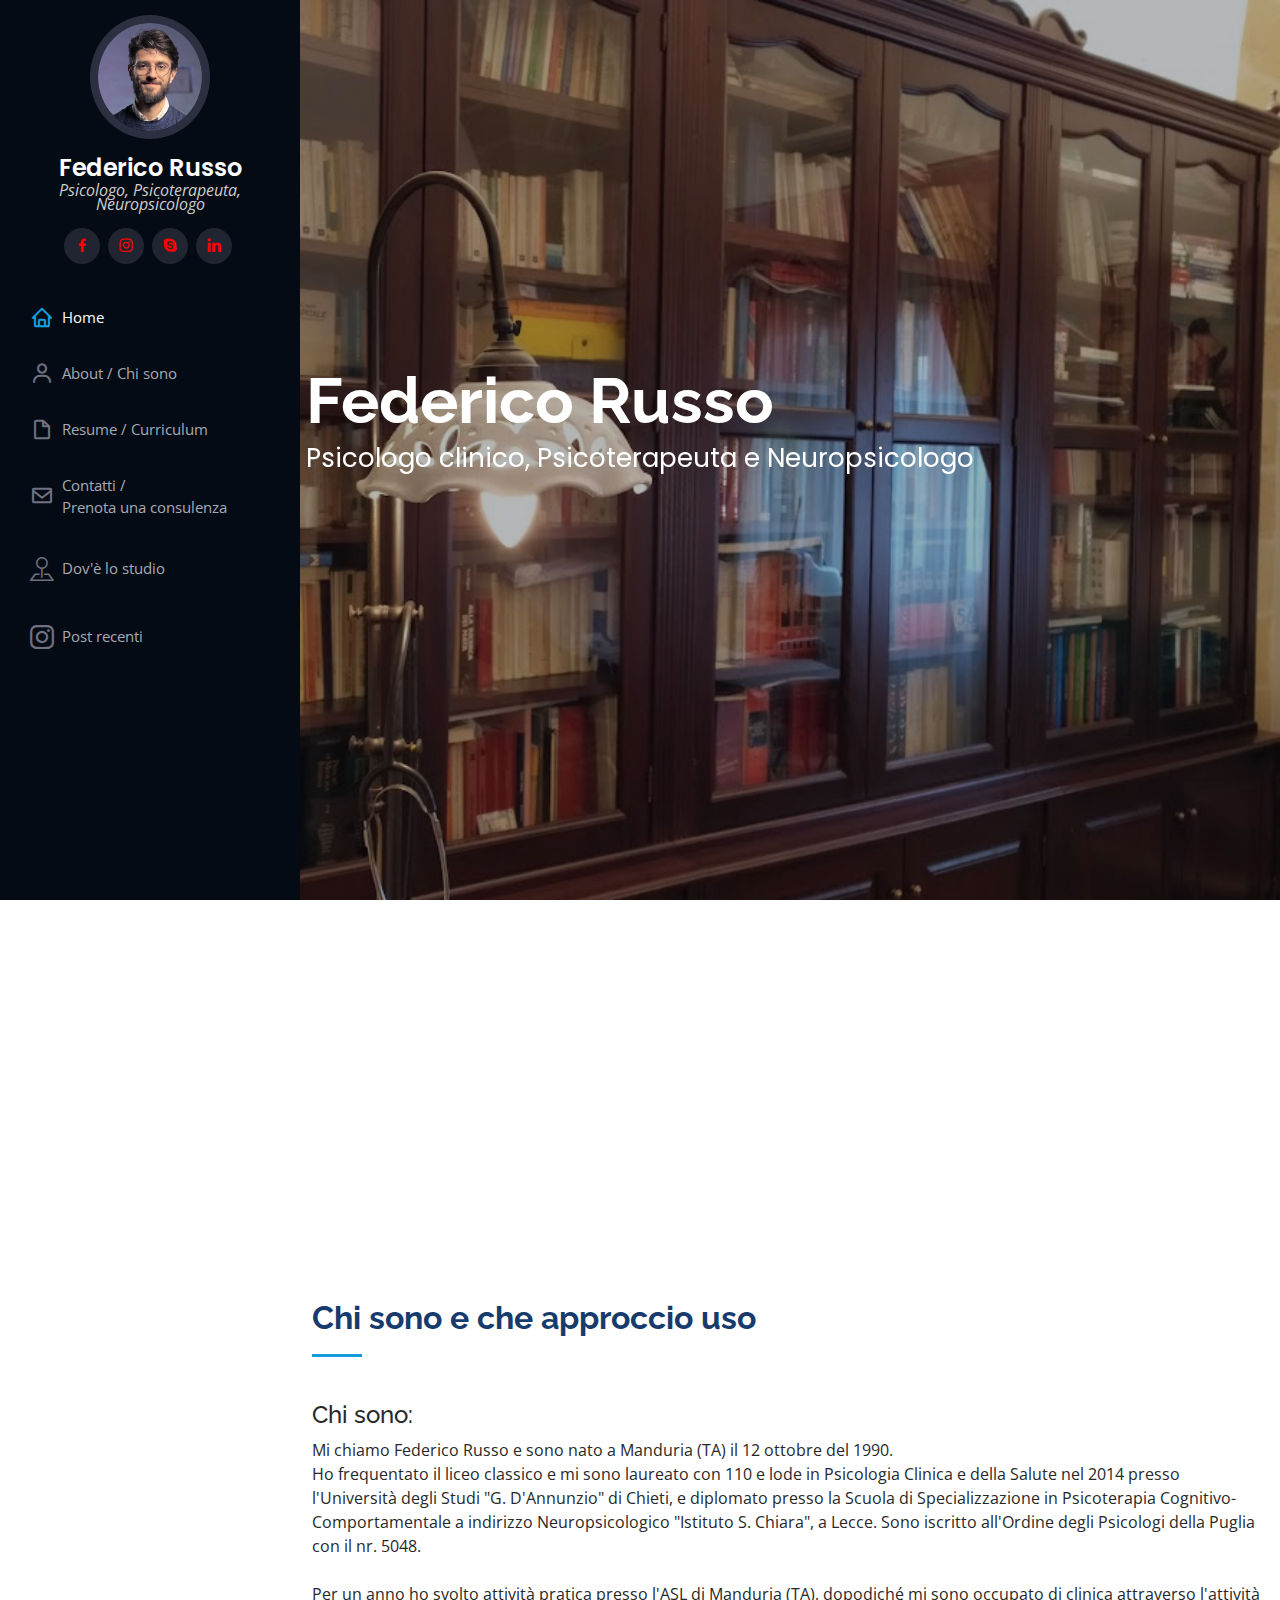
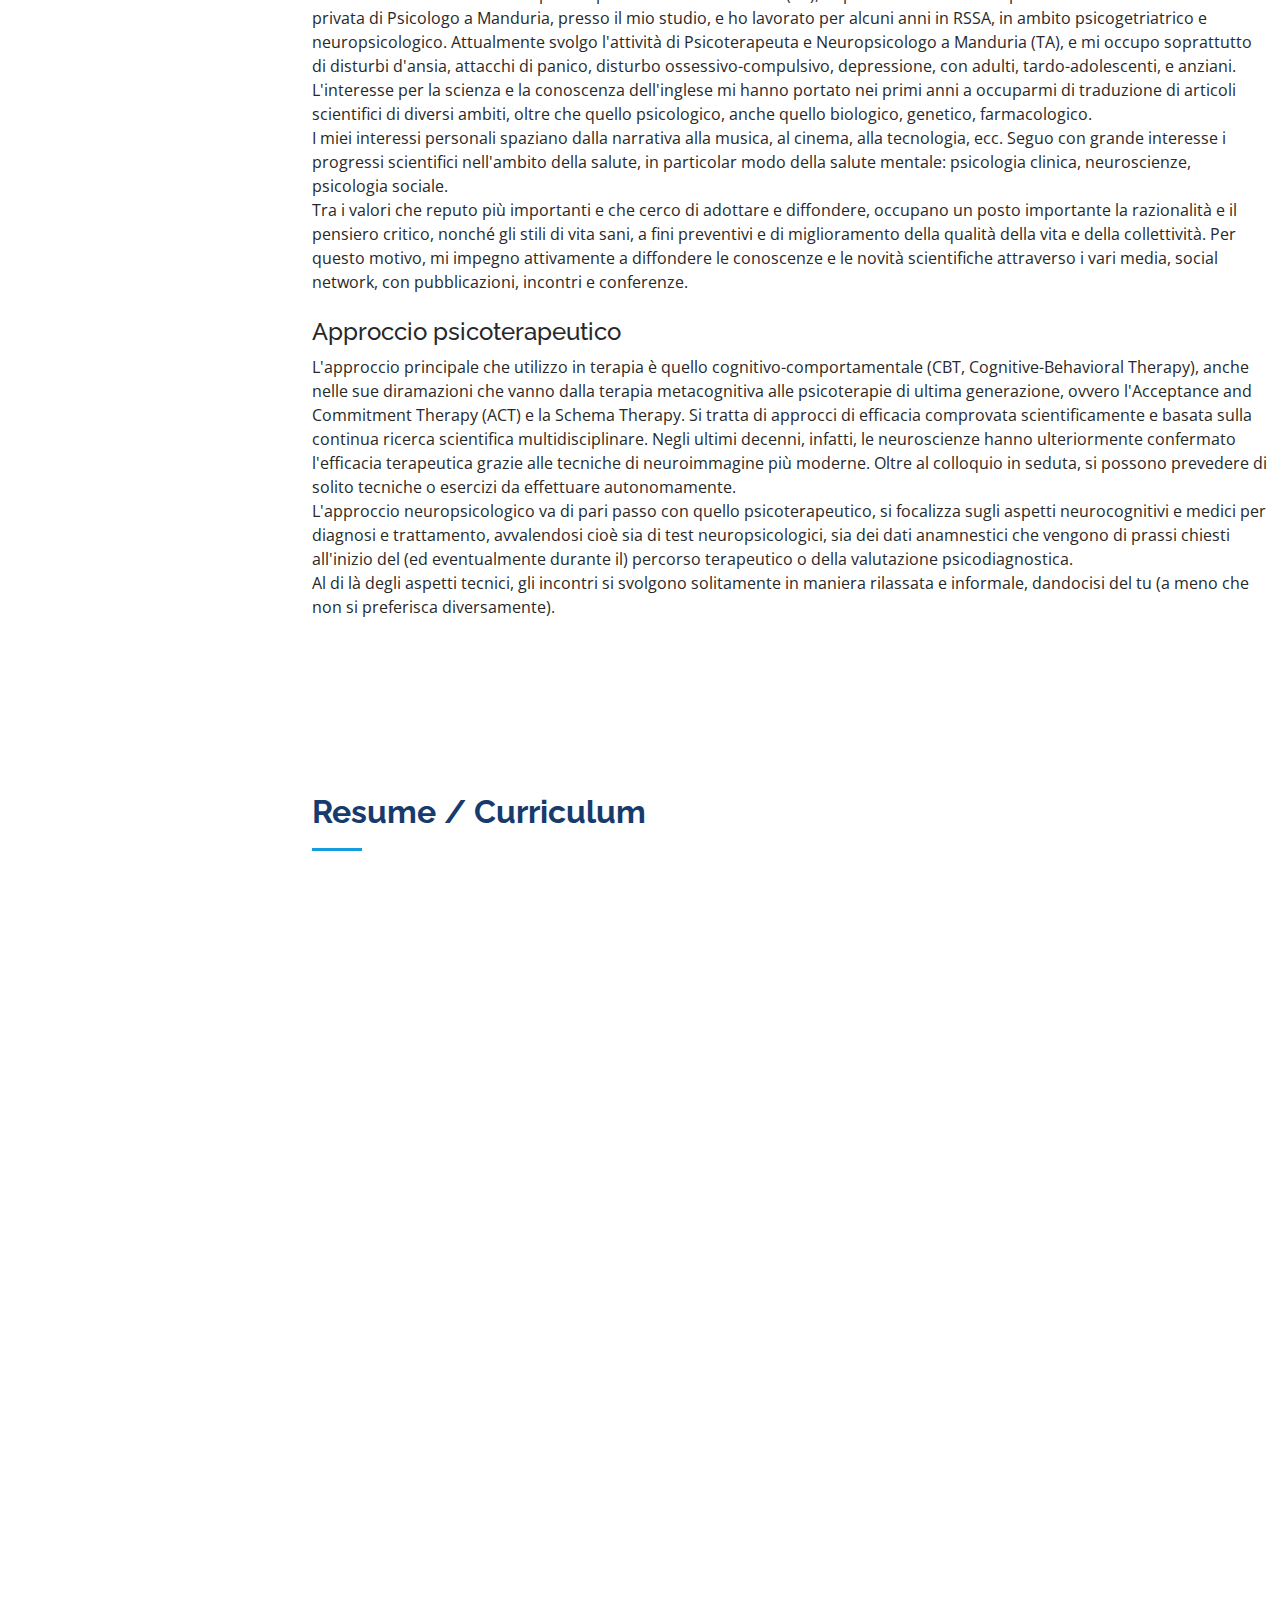
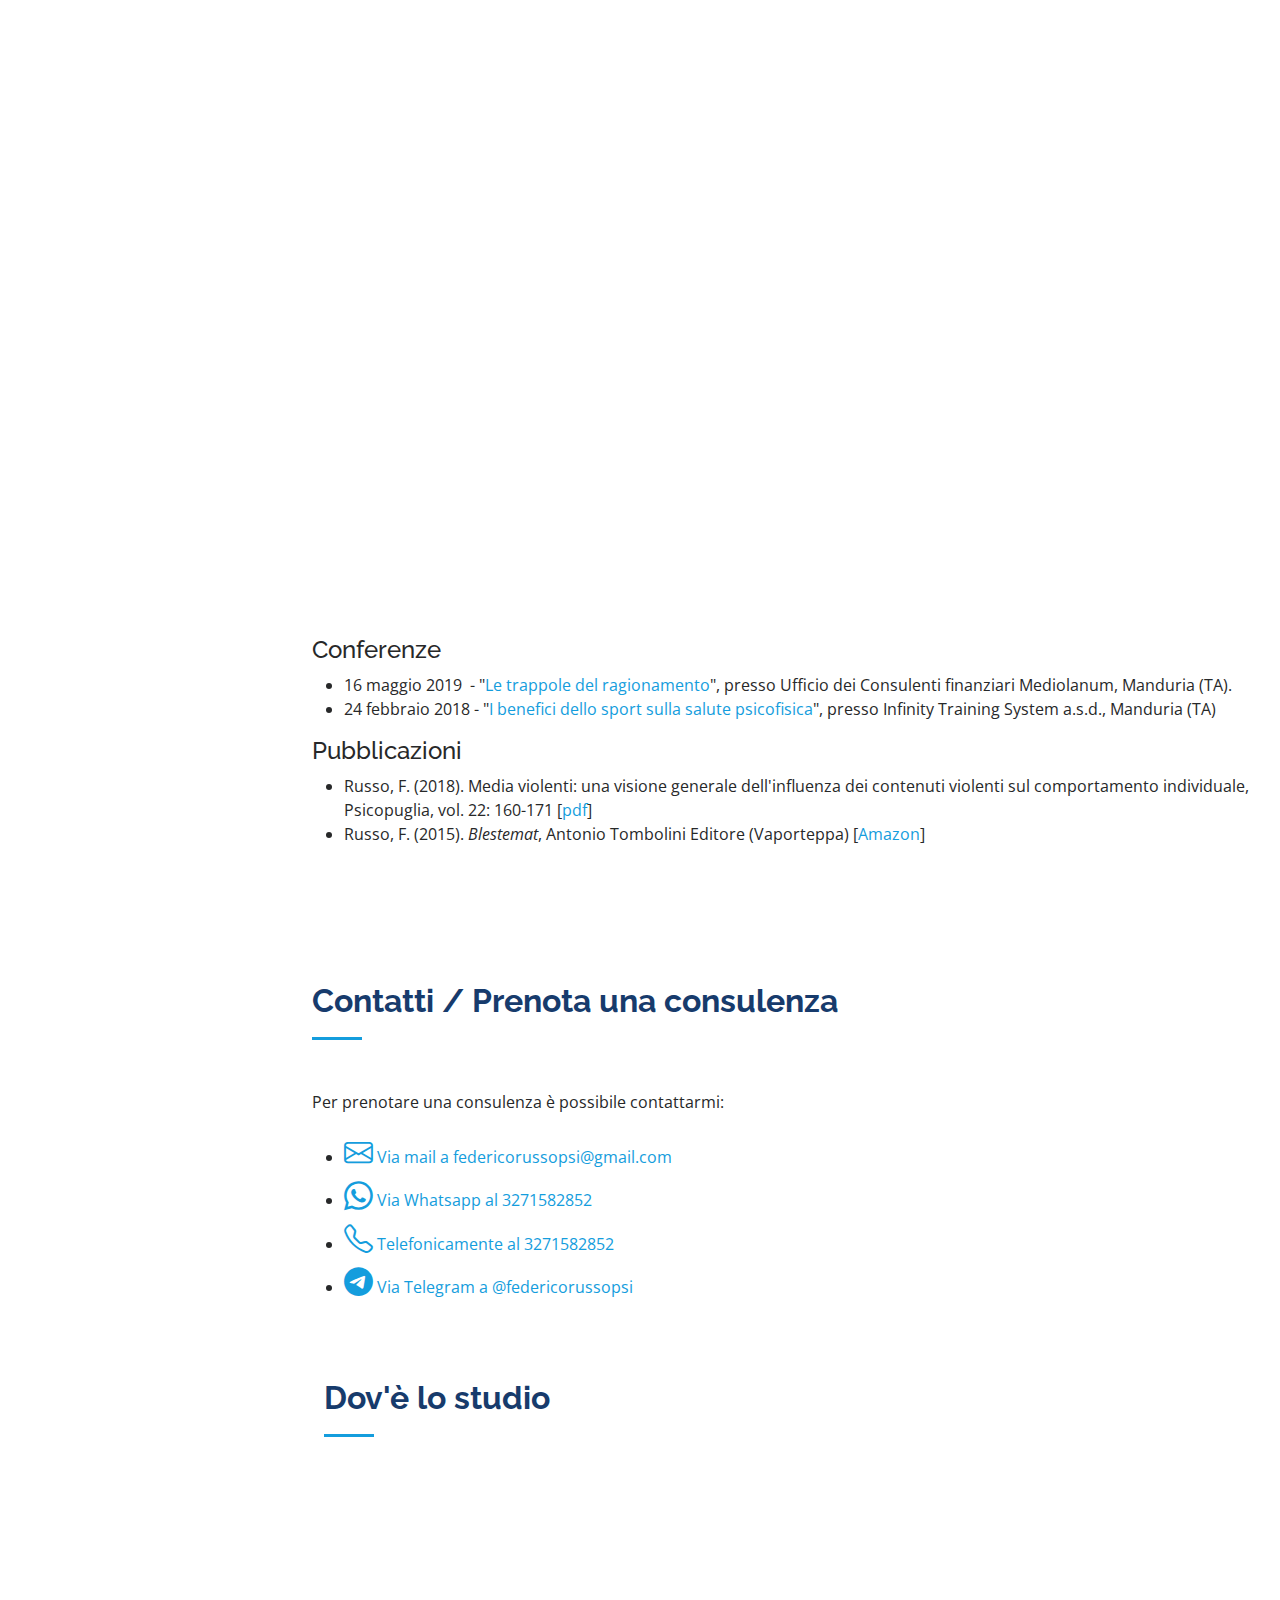
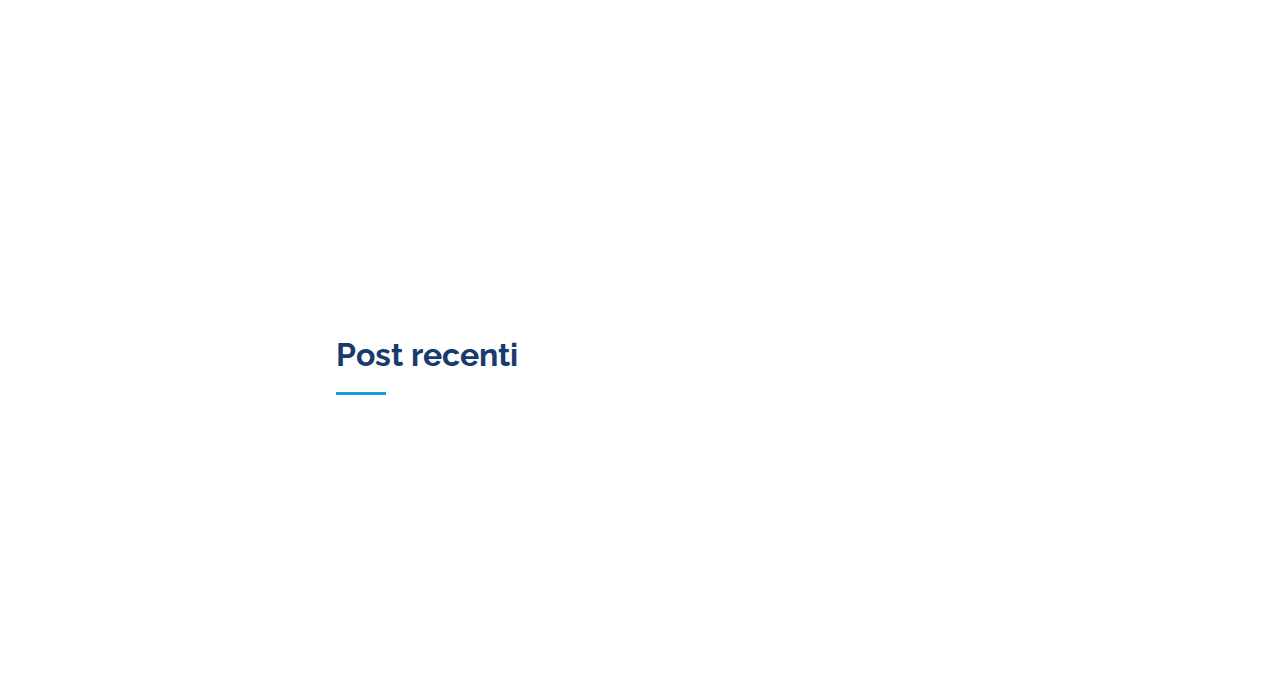
==== commit 63a09c6e: "Update index.html" ====
--- a/index.html
+++ b/index.html
@@ -183,10 +183,14 @@
             </div>
 
           </div>
-          <div class="col-lg-6" data-aos="fade-up" data-aos-delay="100">
+  <div class="col-lg-6" data-aos="fade-up" data-aos-delay="100">
             <h3 class="resume-title">Esperienza Lavorativa</h3>
             <div class="resume-item">
-              <h4>Psicoterapeuta Cognitivo-Comportamentale e Neuropsicologo</h4>
+              <h4>Direttore Clinico di <a href="https://www.serenis.it/" id="staiserenis" alt="serenis">Serenis.it</a></h4>
+              <h5>2023 - presente</h5>
+              <p><em>Serenis Health s.r.l.</em></p>
+              <p>Lavoro per rendere accessibile il benessere mentale.</p></div>
+            <div class="resume-item">              <h4>Psicoterapeuta Cognitivo-Comportamentale e Neuropsicologo</h4>
               <h5>2019 - presente</h5>
               <p><em>Libera professione</em></p>
               <ul>
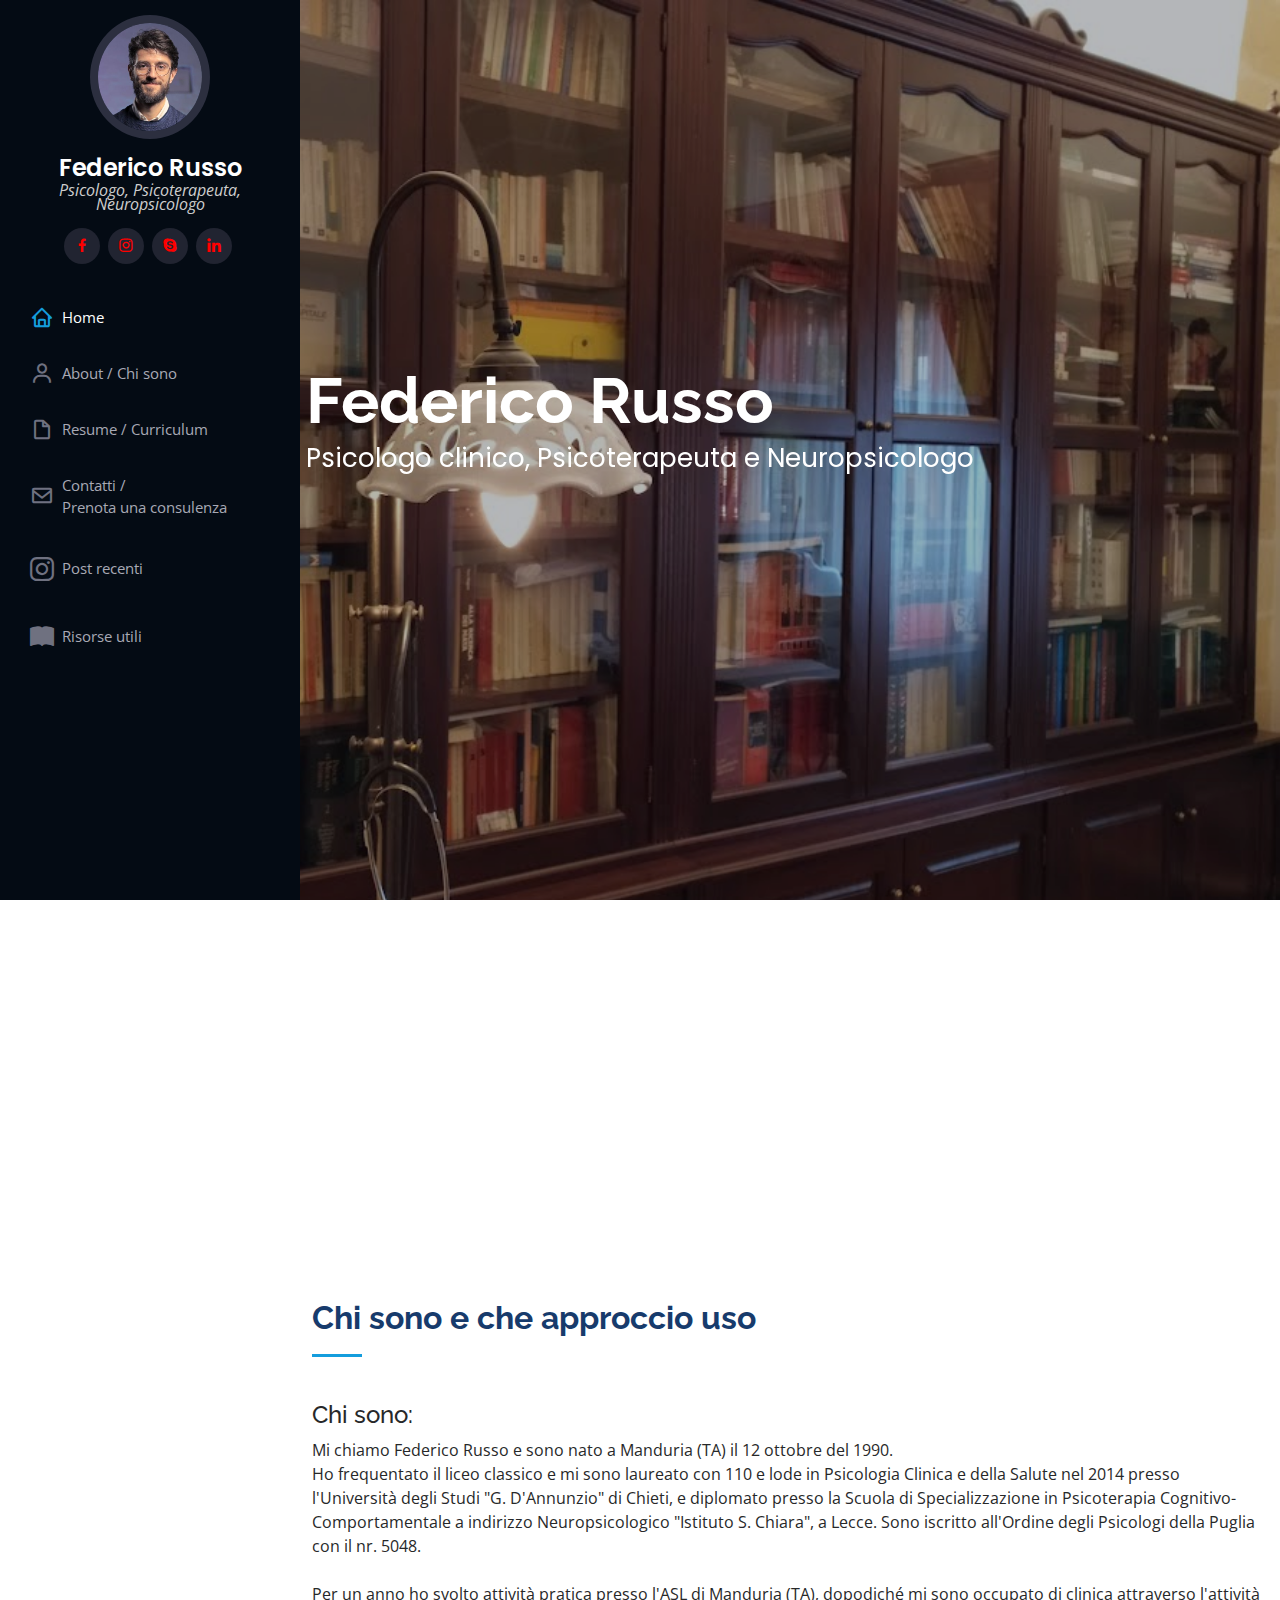
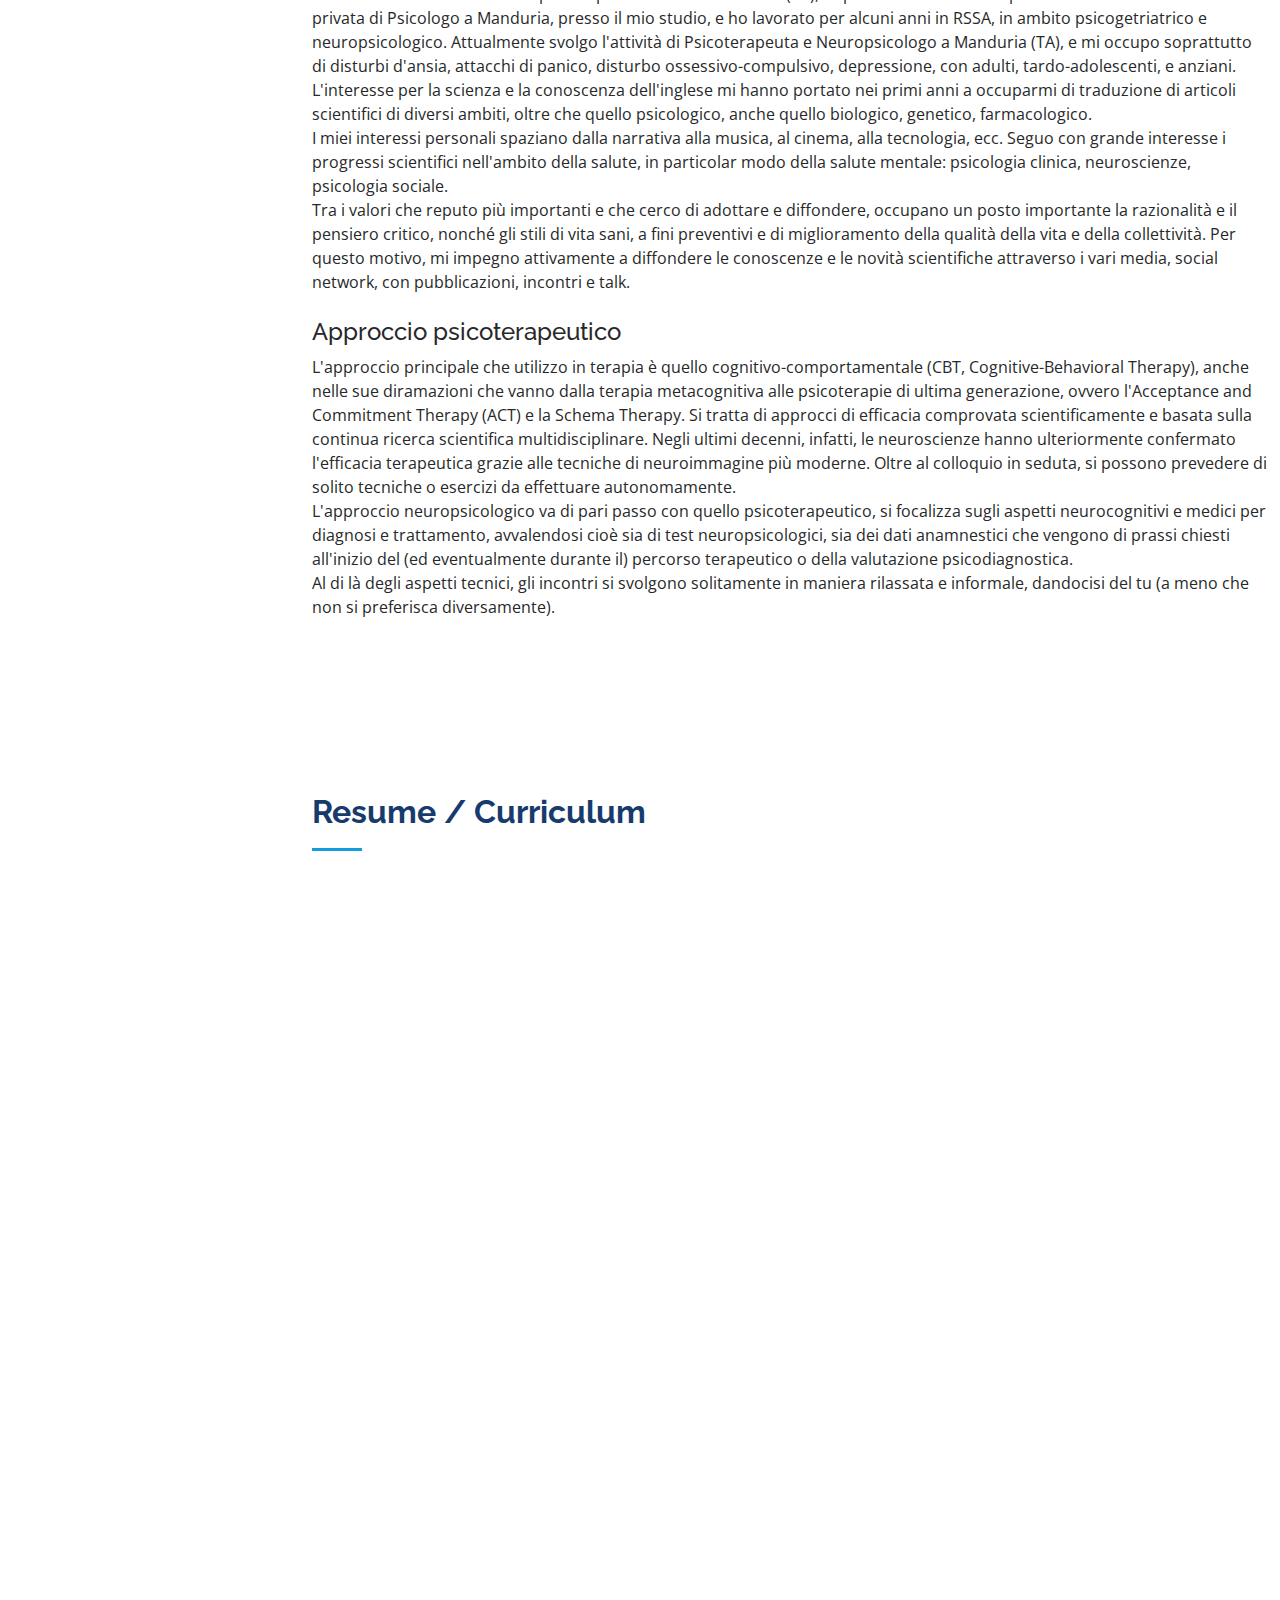
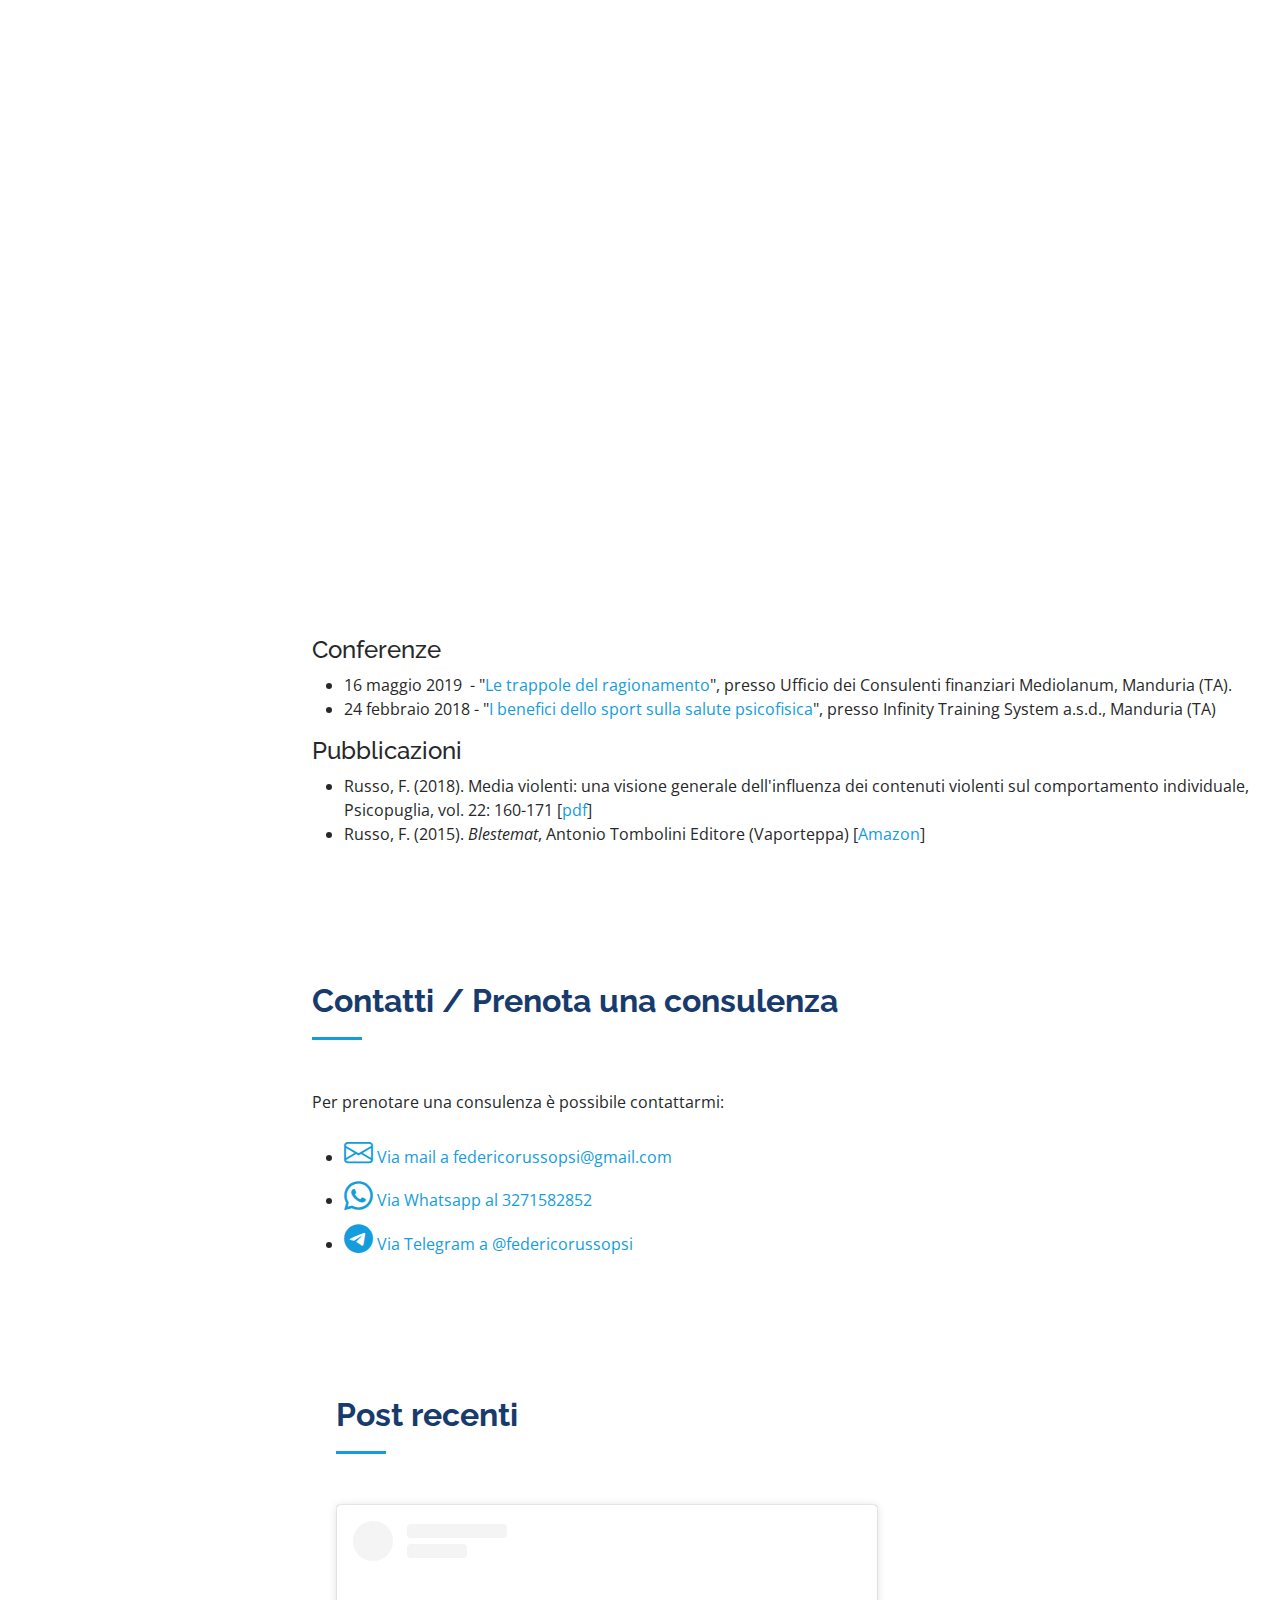
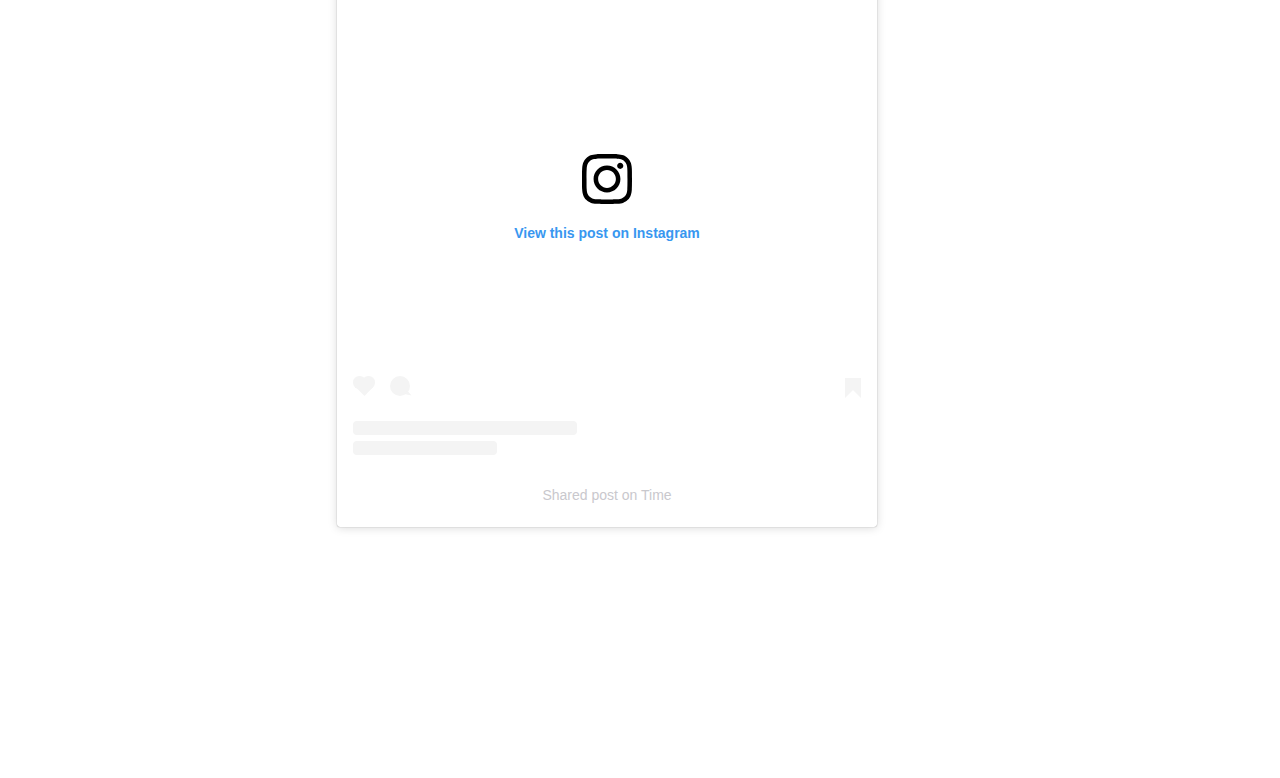
==== commit a9700c29: "Add files via upload" ====
--- a/index.html
+++ b/index.html
@@ -65,8 +65,9 @@
           <li><a href="#about" class="nav-link scrollto"><i class="bx bx-user"></i> <span>About / Chi sono</span></a></li>
           <li><a href="#resume" class="nav-link scrollto"><i class="bx bx-file-blank"></i> <span>Resume / Curriculum</span></a></li>
           <li><a href="#contact" class="nav-link scrollto"><i class="bx bx-envelope"></i> <span>Contatti / <br> Prenota una consulenza</span></a></li>
-          <li><a href="#dove" class="nav-link scrollto"><i class="bi bi-pin-map"></i> <span>Dov'è lo studio</span></a></li>
+
           <li><a href="#igfeed" class="nav-link scrollto"><i class="bi bi-instagram"></i> <span>Post recenti</span></a></li>
+          <li><a href="/materiali.html" class="nav-link scrollto"><i class="bi bi-book-fill"></i> <span>Risorse utili</span></a></li>
         </ul>
       </nav><!-- .nav-menu -->
     </div>
@@ -100,14 +101,13 @@
                 <div class="col-lg-6">
                   <ul>
                     <li><i class="bi bi-chevron-right"></i> <strong>Nascita:</strong> <span>12 ottobre 1990</span></li>
-                    <li><i class="bi bi-chevron-right"></i> <strong>Psicoblog:</strong> <span><a href="www.psicologofedericorusso.it">www.psicologofedericorusso.it</a></span></li>
                     <li><i class="bi bi-chevron-right"></i> <strong>Telefono:</strong> <span>+39 327 1582852</span></li>
                     <li><i class="bi bi-chevron-right"></i> <strong>Città:</strong> <span>Manduria / Bologna / Mondo </span></li>
                   </ul>
                 </div>
                 <div class="col-lg-6">
                   <ul>
-                    <li><i class="bi bi-chevron-right"></i> <strong>Età:</strong> <span>32</span></li>
+                    <li><i class="bi bi-chevron-right"></i> <strong>Età:</strong> <span>33</span></li>
                     <li><i class="bi bi-chevron-right"></i> <strong>Livello di formazione:</strong> <span>Laurea magistrale + Specializzazione quadriennale post-lauream</span></li>
                     <li><i class="bi bi-chevron-right"></i> <strong>Mail:</strong> <span>federicorussopsi@gmail.com</span></li>
                     
@@ -129,7 +129,7 @@
             Per un anno ho svolto attività pratica presso l'ASL di Manduria (TA), dopodiché mi sono occupato di clinica attraverso l'attività privata di Psicologo a Manduria, presso il mio studio, e ho lavorato per alcuni anni in RSSA, in ambito psicogetriatrico e neuropsicologico. Attualmente svolgo l'attività di Psicoterapeuta e Neuropsicologo a Manduria (TA), e mi occupo soprattutto di disturbi d'ansia, attacchi di panico, disturbo ossessivo-compulsivo, depressione, con adulti, tardo-adolescenti, e anziani. <br>
             L'interesse per la scienza e la conoscenza dell'inglese mi hanno portato nei primi anni a occuparmi di traduzione di articoli scientifici di diversi ambiti, oltre che quello psicologico, anche quello biologico, genetico, farmacologico.<br>
             I miei interessi personali spaziano dalla narrativa alla musica, al cinema, alla tecnologia, ecc. Seguo con grande interesse i progressi scientifici nell'ambito della salute, in particolar modo della salute mentale: psicologia clinica, neuroscienze, psicologia sociale.<br>
-            Tra i valori che reputo più importanti e che cerco di adottare e diffondere, occupano un posto importante la razionalità e il pensiero critico, nonché gli stili di vita sani, a fini preventivi e di miglioramento della qualità della vita e della collettività. Per questo motivo, mi impegno attivamente a diffondere le conoscenze e le novità scientifiche attraverso i vari media, social network, con pubblicazioni, incontri e conferenze.</p>
+            Tra i valori che reputo più importanti e che cerco di adottare e diffondere, occupano un posto importante la razionalità e il pensiero critico, nonché gli stili di vita sani, a fini preventivi e di miglioramento della qualità della vita e della collettività. Per questo motivo, mi impegno attivamente a diffondere le conoscenze e le novità scientifiche attraverso i vari media, social network, con pubblicazioni, incontri e talk.</p>
 
             <br>
             <h4>Approccio psicoterapeutico</h4>
@@ -187,7 +187,7 @@
             <h3 class="resume-title">Esperienza Lavorativa</h3>
             <div class="resume-item">
               <h4>Direttore Clinico di <a href="https://www.serenis.it/" id="staiserenis" alt="serenis">Serenis.it</a></h4>
-              <h5>2023 - presente</h5>
+              <h5>2023 - 2024</h5>
               <p><em>Serenis Health s.r.l.</em></p>
               <p>Lavoro per rendere accessibile il benessere mentale.</p></div>
             <div class="resume-item">              <h4>Psicoterapeuta Cognitivo-Comportamentale e Neuropsicologo</h4>
@@ -261,12 +261,9 @@
         <p>
           Per prenotare una consulenza è possibile contattarmi:
         </p>
-        <ul><li><i class="bi bi-envelope"></i><a href="mailto:federicorussopsi@gmail.com"> Via mail a federicorussopsi@gmail.com</a></li>
+        <ul><li><i class="contattIco bi bi-envelope"></i><a href="mailto:federicorussopsi@gmail.com"> Via mail a federicorussopsi@gmail.com</a></li>
           <li>
             <i class="bi bi-whatsapp"><a href=" https://wa.me/393271582852"></i> Via Whatsapp al 3271582852</a>
-          </li>
-          <li>
-            <i class="bi bi-telephone"></i><a href="tel:+393271582852"> Telefonicamente al 3271582852</a>
           </li>
           <li>
             <i class="bi bi-telegram"></i><a href="https://t.me/federicorussopsi"> Via Telegram a @federicorussopsi</a>
@@ -278,10 +275,6 @@
     <section id="dove" class="dove">
       <div class="container">
 
-        <div class="section-title">
-          <h2>Dov'è lo studio</h2>
-        </div>
-        <div class="mapouter"><div class="gmap_canvas"><iframe width="443" height="389" id="gmap_canvas" src="https://maps.google.com/maps?q=via%20G.%20pappacoda%202,%20Manduria,%20&t=&z=15&ie=UTF8&iwloc=&output=embed" frameborder="0" scrolling="no" marginheight="0" marginwidth="0"></iframe><a href="https://www.whatismyip-address.com/divi-discount/">divi discount</a><br><style>.mapouter{position:relative;text-align:right;height:389px;width:443px;}</style><a href="https://www.embedgooglemap.net">interactive google maps for website</a><style>.gmap_canvas {overflow:hidden;background:none!important;height:389px;width:443px;}</style></div></div>
         
         <!-- INSTAGRAM FEED -->
         
@@ -291,16 +284,7 @@
             <div class="section-title">
               <h2>Post recenti</h2>
             </div>
-        <div id="igfeed" 
-  loading="lazy"
-  data-mc-src="b3e700bd-aa33-4476-902b-031ff770f035#null"></div>
-        
-<script 
-  src="https://cdn2.woxo.tech/a.js#62f1076907ab323c4c7cbea5" 
-  async data-usrc>
-</script> 
-    
-
+<blockquote class="instagram-media" data-instgrm-permalink="https://www.instagram.com/federicorussopsi/" data-instgrm-version="12" style=" background:#FFF; border:0; border-radius:3px; box-shadow:0 0 1px 0 rgba(0,0,0,0.5),0 1px 10px 0 rgba(0,0,0,0.15); margin: 1px; max-width:540px; min-width:326px; padding:0; width:99.375%; width:undefinedpx;height:undefinedpx;max-height:100%; width:undefinedpx;"><div style="padding:16px;"> <a id="main_link" href="federicorussopsi/" style=" background:#FFFFFF; line-height:0; padding:0 0; text-align:center; text-decoration:none; width:100%;" target="_blank"> <div style=" display: flex; flex-direction: row; align-items: center;"> <div style="background-color: #F4F4F4; border-radius: 50%; flex-grow: 0; height: 40px; margin-right: 14px; width: 40px;"></div> <div style="display: flex; flex-direction: column; flex-grow: 1; justify-content: center;"> <div style=" background-color: #F4F4F4; border-radius: 4px; flex-grow: 0; height: 14px; margin-bottom: 6px; width: 100px;"></div> <div style=" background-color: #F4F4F4; border-radius: 4px; flex-grow: 0; height: 14px; width: 60px;"></div></div></div><div style="padding: 19% 0;"></div> <div style="display:block; height:50px; margin:0 auto 12px; width:50px;"><svg width="50px" height="50px" viewBox="0 0 60 60" version="1.1" xmlns="https://www.w3.org/2000/svg" xmlns:xlink="https://www.w3.org/1999/xlink"><g stroke="none" stroke-width="1" fill="none" fill-rule="evenodd"><g transform="translate(-511.000000, -20.000000)" fill="#000000"><g><path d="M556.869,30.41 C554.814,30.41 553.148,32.076 553.148,34.131 C553.148,36.186 554.814,37.852 556.869,37.852 C558.924,37.852 560.59,36.186 560.59,34.131 C560.59,32.076 558.924,30.41 556.869,30.41 M541,60.657 C535.114,60.657 530.342,55.887 530.342,50 C530.342,44.114 535.114,39.342 541,39.342 C546.887,39.342 551.658,44.114 551.658,50 C551.658,55.887 546.887,60.657 541,60.657 M541,33.886 C532.1,33.886 524.886,41.1 524.886,50 C524.886,58.899 532.1,66.113 541,66.113 C549.9,66.113 557.115,58.899 557.115,50 C557.115,41.1 549.9,33.886 541,33.886 M565.378,62.101 C565.244,65.022 564.756,66.606 564.346,67.663 C563.803,69.06 563.154,70.057 562.106,71.106 C561.058,72.155 560.06,72.803 558.662,73.347 C557.607,73.757 556.021,74.244 553.102,74.378 C549.944,74.521 548.997,74.552 541,74.552 C533.003,74.552 532.056,74.521 528.898,74.378 C525.979,74.244 524.393,73.757 523.338,73.347 C521.94,72.803 520.942,72.155 519.894,71.106 C518.846,70.057 518.197,69.06 517.654,67.663 C517.244,66.606 516.755,65.022 516.623,62.101 C516.479,58.943 516.448,57.996 516.448,50 C516.448,42.003 516.479,41.056 516.623,37.899 C516.755,34.978 517.244,33.391 517.654,32.338 C518.197,30.938 518.846,29.942 519.894,28.894 C520.942,27.846 521.94,27.196 523.338,26.654 C524.393,26.244 525.979,25.756 528.898,25.623 C532.057,25.479 533.004,25.448 541,25.448 C548.997,25.448 549.943,25.479 553.102,25.623 C556.021,25.756 557.607,26.244 558.662,26.654 C560.06,27.196 561.058,27.846 562.106,28.894 C563.154,29.942 563.803,30.938 564.346,32.338 C564.756,33.391 565.244,34.978 565.378,37.899 C565.522,41.056 565.552,42.003 565.552,50 C565.552,57.996 565.522,58.943 565.378,62.101 M570.82,37.631 C570.674,34.438 570.167,32.258 569.425,30.349 C568.659,28.377 567.633,26.702 565.965,25.035 C564.297,23.368 562.623,22.342 560.652,21.575 C558.743,20.834 556.562,20.326 553.369,20.18 C550.169,20.033 549.148,20 541,20 C532.853,20 531.831,20.033 528.631,20.18 C525.438,20.326 523.257,20.834 521.349,21.575 C519.376,22.342 517.703,23.368 516.035,25.035 C514.368,26.702 513.342,28.377 512.574,30.349 C511.834,32.258 511.326,34.438 511.181,37.631 C511.035,40.831 511,41.851 511,50 C511,58.147 511.035,59.17 511.181,62.369 C511.326,65.562 511.834,67.743 512.574,69.651 C513.342,71.625 514.368,73.296 516.035,74.965 C517.703,76.634 519.376,77.658 521.349,78.425 C523.257,79.167 525.438,79.673 528.631,79.82 C531.831,79.965 532.853,80.001 541,80.001 C549.148,80.001 550.169,79.965 553.369,79.82 C556.562,79.673 558.743,79.167 560.652,78.425 C562.623,77.658 564.297,76.634 565.965,74.965 C567.633,73.296 568.659,71.625 569.425,69.651 C570.167,67.743 570.674,65.562 570.82,62.369 C570.966,59.17 571,58.147 571,50 C571,41.851 570.966,40.831 570.82,37.631"></path></g></g></g></svg></div><div style="padding-top: 8px;"> <div style=" color:#3897f0; font-family:Arial,sans-serif; font-size:14px; font-style:normal; font-weight:550; line-height:18px;"> View this post on Instagram</div></div><div style="padding: 12.5% 0;"></div> <div style="display: flex; flex-direction: row; margin-bottom: 14px; align-items: center;"><div> <div style="background-color: #F4F4F4; border-radius: 50%; height: 12.5px; width: 12.5px; transform: translateX(0px) translateY(7px);"></div> <div style="background-color: #F4F4F4; height: 12.5px; transform: rotate(-45deg) translateX(3px) translateY(1px); width: 12.5px; flex-grow: 0; margin-right: 14px; margin-left: 2px;"></div> <div style="background-color: #F4F4F4; border-radius: 50%; height: 12.5px; width: 12.5px; transform: translateX(9px) translateY(-18px);"></div></div><div style="margin-left: 8px;"> <div style=" background-color: #F4F4F4; border-radius: 50%; flex-grow: 0; height: 20px; width: 20px;"></div> <div style=" width: 0; height: 0; border-top: 2px solid transparent; border-left: 6px solid #f4f4f4; border-bottom: 2px solid transparent; transform: translateX(16px) translateY(-4px) rotate(30deg)"></div></div><div style="margin-left: auto;"> <div style=" width: 0px; border-top: 8px solid #F4F4F4; border-right: 8px solid transparent; transform: translateY(16px);"></div> <div style=" background-color: #F4F4F4; flex-grow: 0; height: 12px; width: 16px; transform: translateY(-4px);"></div> <div style=" width: 0; height: 0; border-top: 8px solid #F4F4F4; border-left: 8px solid transparent; transform: translateY(-4px) translateX(8px);"></div></div></div> <div style="display: flex; flex-direction: column; flex-grow: 1; justify-content: center; margin-bottom: 24px;"> <div style=" background-color: #F4F4F4; border-radius: 4px; flex-grow: 0; height: 14px; margin-bottom: 6px; width: 224px;"></div> <div style=" background-color: #F4F4F4; border-radius: 4px; flex-grow: 0; height: 14px; width: 144px;"></div></div></a><p style=" color:#c9c8cd; font-family:Arial,sans-serif; font-size:14px; line-height:17px; margin-bottom:0; margin-top:8px; overflow:hidden; padding:8px 0 7px; text-align:center; text-overflow:ellipsis; white-space:nowrap;"><a href="federicorussopsi/" style=" color:#c9c8cd; font-family:Arial,sans-serif; font-size:14px; font-style:normal; font-weight:normal; line-height:17px; text-decoration:none;" target="_blank">Shared post</a> on <time style=" font-family:Arial,sans-serif; font-size:14px; line-height:17px;">Time</time></p></div></blockquote><script src="https://www.instagram.com/embed.js"></script><script type="text/javascript" src="https://www.embedista.com/j/instagramfeed1707.js"></script><div style="overflow: auto; position: absolute; height: 0pt; width: 0pt;"><a href="https://www.embedista.com/instagramfeed">Embed Instagram Post</a> Code Generator</div></div><style>.boxes3{height:175px;width:153px;} #n img{max-height:none!important;max-width:none!important;background:none!important} #inst i{max-height:none!important;max-width:none!important;background:none!important}</style></div>
   </main><!-- End #main -->
 
   <!-- ======= Footer ======= -->
--- a/assets/css/style.css
+++ b/assets/css/style.css
@@ -895,6 +895,10 @@
   margin: auto;
 }
 
+#staiserenis {
+  color: #4b33d7;
+}
+
 /*--------------------------------------------------------------
 # Breadcrumbs
 --------------------------------------------------------------*/
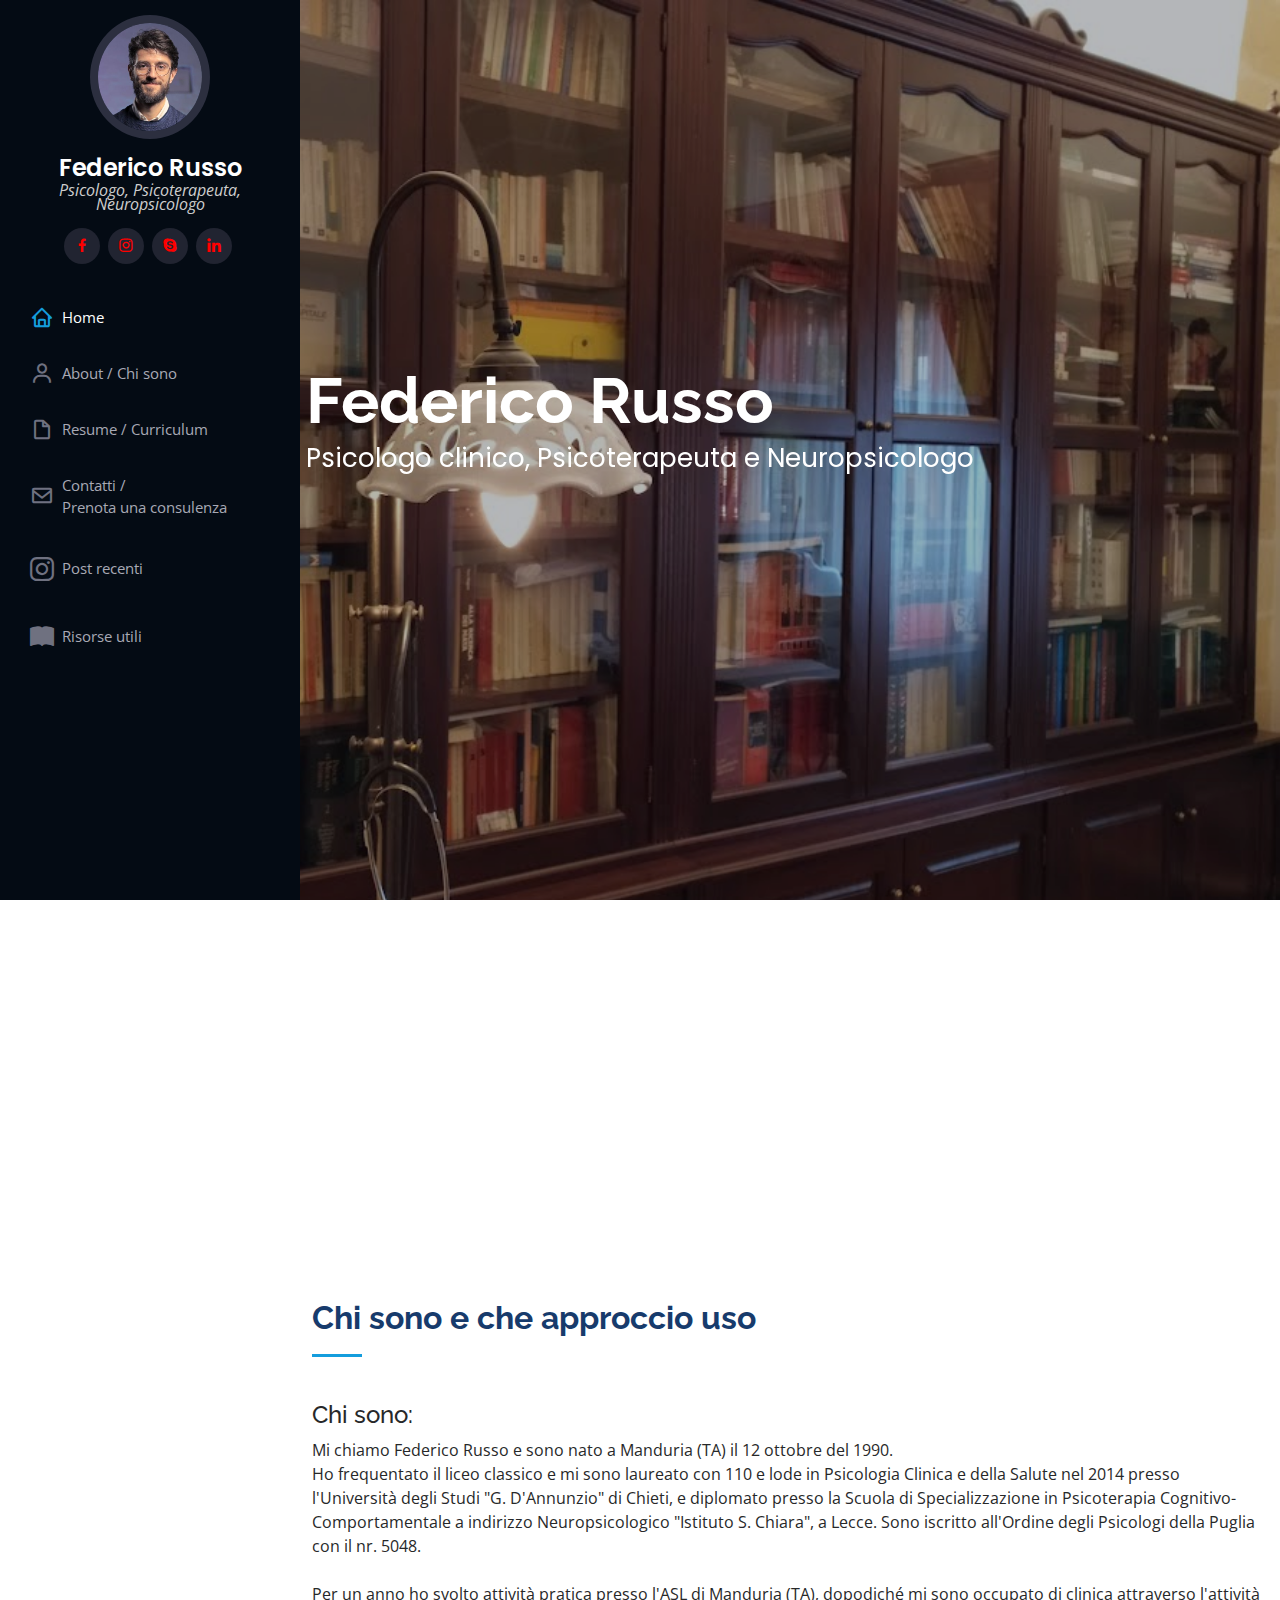
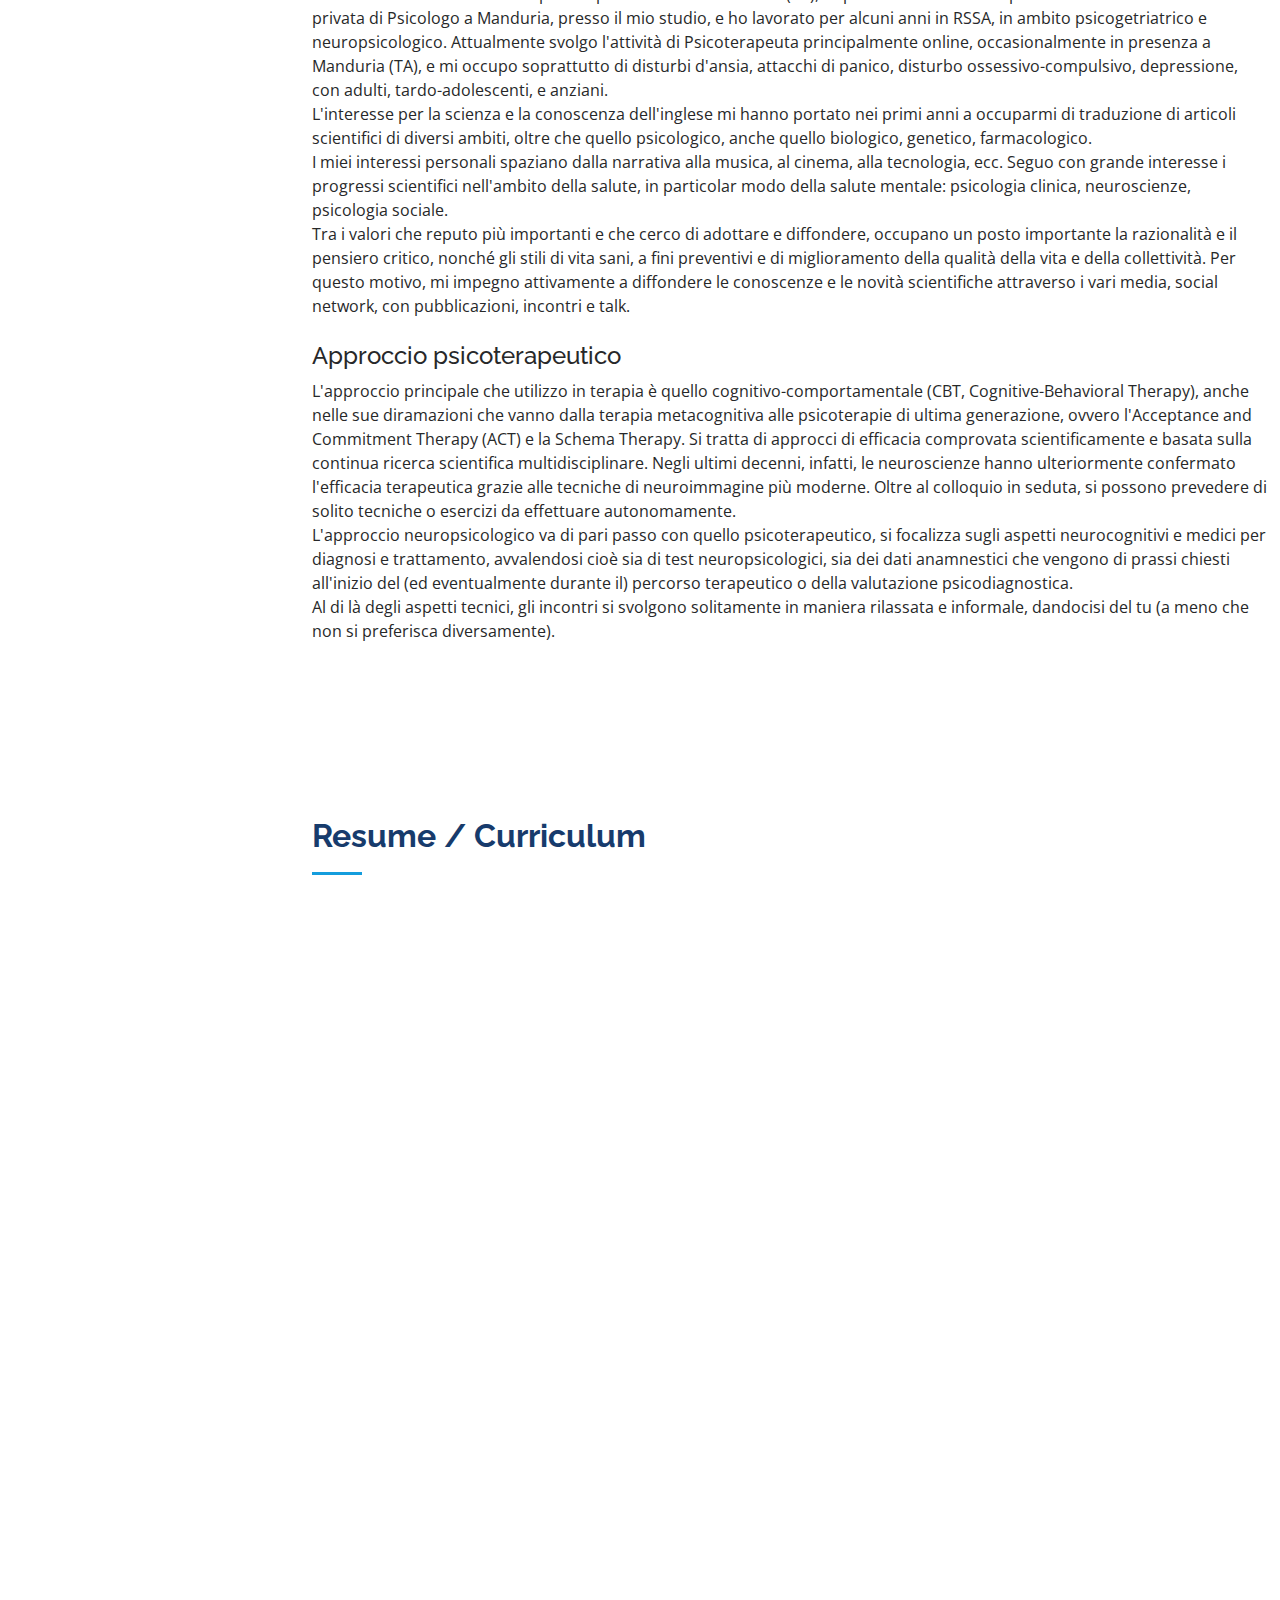
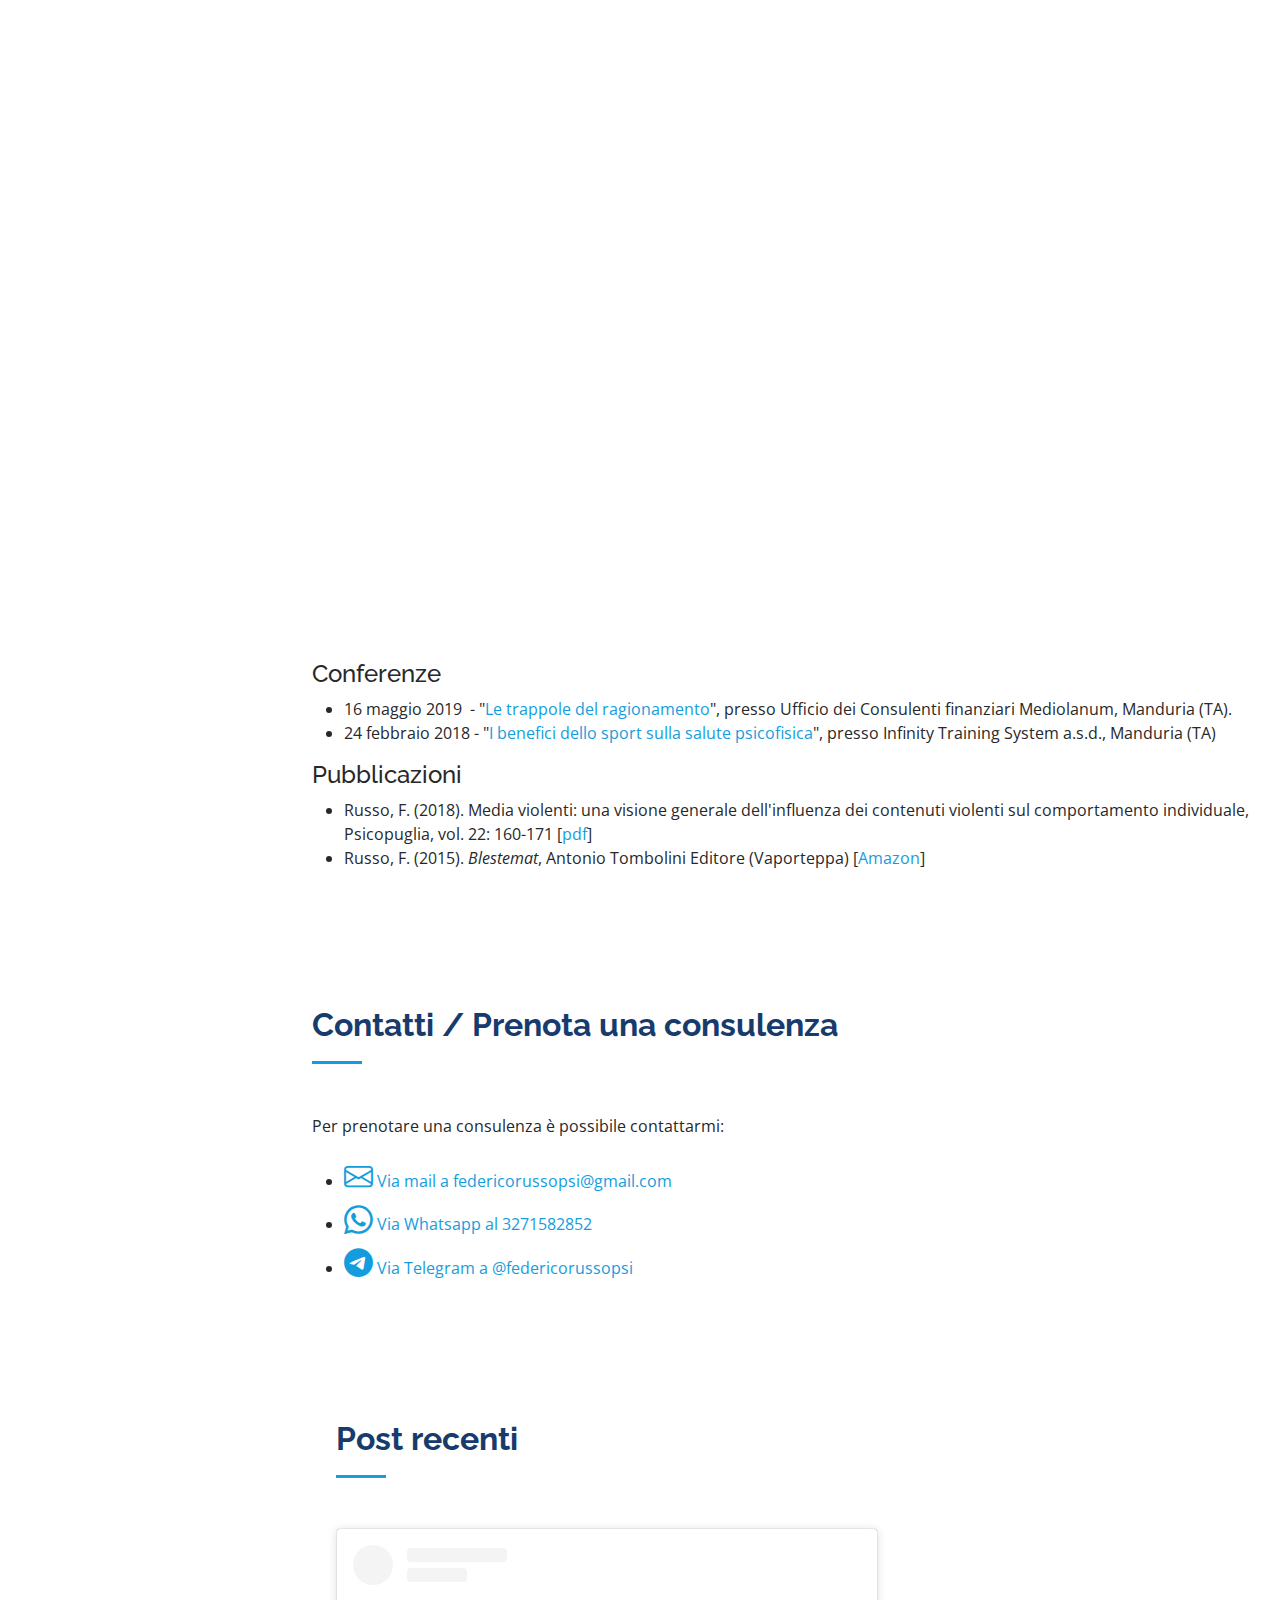
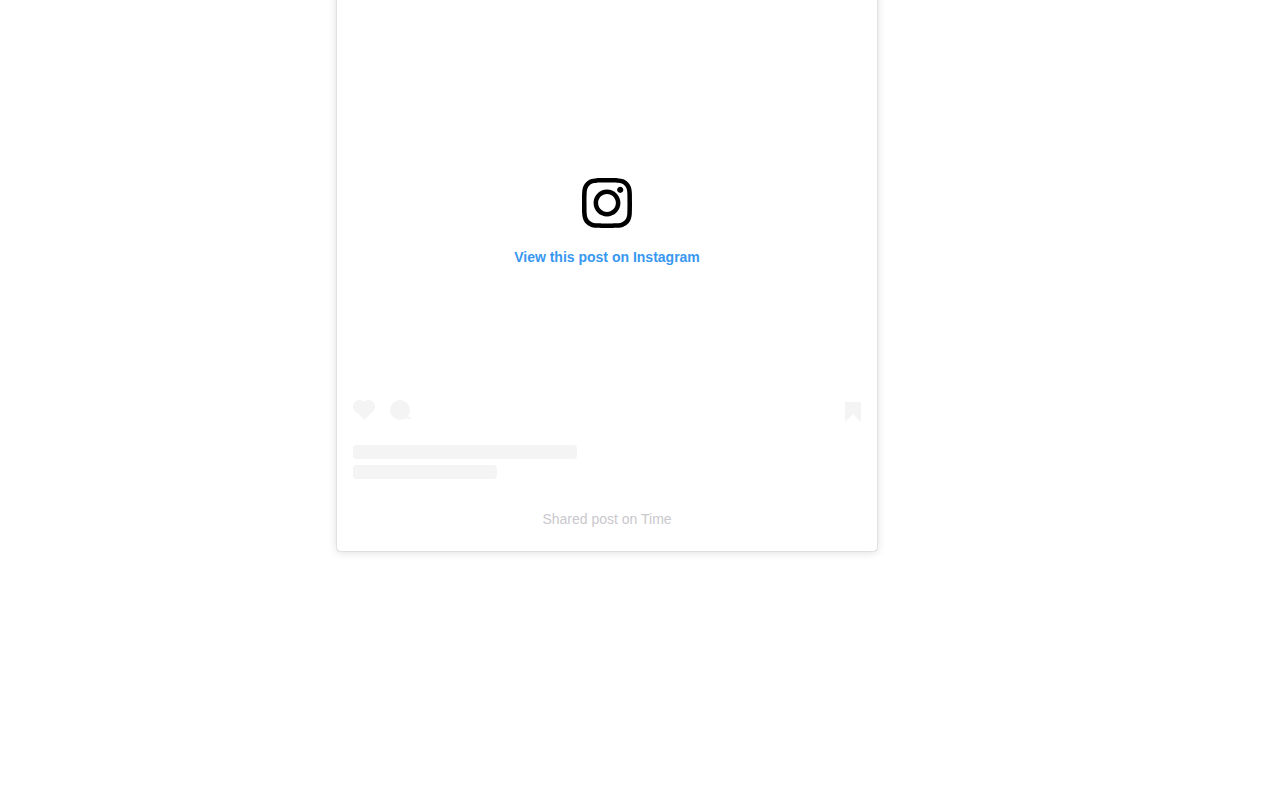
==== commit eaf41919: "Update index.html" ====
--- a/index.html
+++ b/index.html
@@ -126,7 +126,7 @@
             <h4>Chi sono:</h4>
           <p>Mi chiamo Federico Russo e sono nato a Manduria (TA) il 12 ottobre del 1990.<br>
             Ho frequentato il liceo classico e mi sono laureato con 110 e lode in Psicologia Clinica e della Salute nel 2014 presso l'Università degli Studi "G. D'Annunzio" di Chieti, e diplomato presso la Scuola di Specializzazione in Psicoterapia Cognitivo-Comportamentale a indirizzo Neuropsicologico "Istituto S. Chiara", a Lecce. Sono iscritto all'Ordine degli Psicologi della Puglia con il nr. 5048.</p><br>
-            Per un anno ho svolto attività pratica presso l'ASL di Manduria (TA), dopodiché mi sono occupato di clinica attraverso l'attività privata di Psicologo a Manduria, presso il mio studio, e ho lavorato per alcuni anni in RSSA, in ambito psicogetriatrico e neuropsicologico. Attualmente svolgo l'attività di Psicoterapeuta e Neuropsicologo a Manduria (TA), e mi occupo soprattutto di disturbi d'ansia, attacchi di panico, disturbo ossessivo-compulsivo, depressione, con adulti, tardo-adolescenti, e anziani. <br>
+            Per un anno ho svolto attività pratica presso l'ASL di Manduria (TA), dopodiché mi sono occupato di clinica attraverso l'attività privata di Psicologo a Manduria, presso il mio studio, e ho lavorato per alcuni anni in RSSA, in ambito psicogetriatrico e neuropsicologico. Attualmente svolgo l'attività di Psicoterapeuta principalmente online, occasionalmente in presenza a Manduria (TA), e mi occupo soprattutto di disturbi d'ansia, attacchi di panico, disturbo ossessivo-compulsivo, depressione, con adulti, tardo-adolescenti, e anziani. <br>
             L'interesse per la scienza e la conoscenza dell'inglese mi hanno portato nei primi anni a occuparmi di traduzione di articoli scientifici di diversi ambiti, oltre che quello psicologico, anche quello biologico, genetico, farmacologico.<br>
             I miei interessi personali spaziano dalla narrativa alla musica, al cinema, alla tecnologia, ecc. Seguo con grande interesse i progressi scientifici nell'ambito della salute, in particolar modo della salute mentale: psicologia clinica, neuroscienze, psicologia sociale.<br>
             Tra i valori che reputo più importanti e che cerco di adottare e diffondere, occupano un posto importante la razionalità e il pensiero critico, nonché gli stili di vita sani, a fini preventivi e di miglioramento della qualità della vita e della collettività. Per questo motivo, mi impegno attivamente a diffondere le conoscenze e le novità scientifiche attraverso i vari media, social network, con pubblicazioni, incontri e talk.</p>
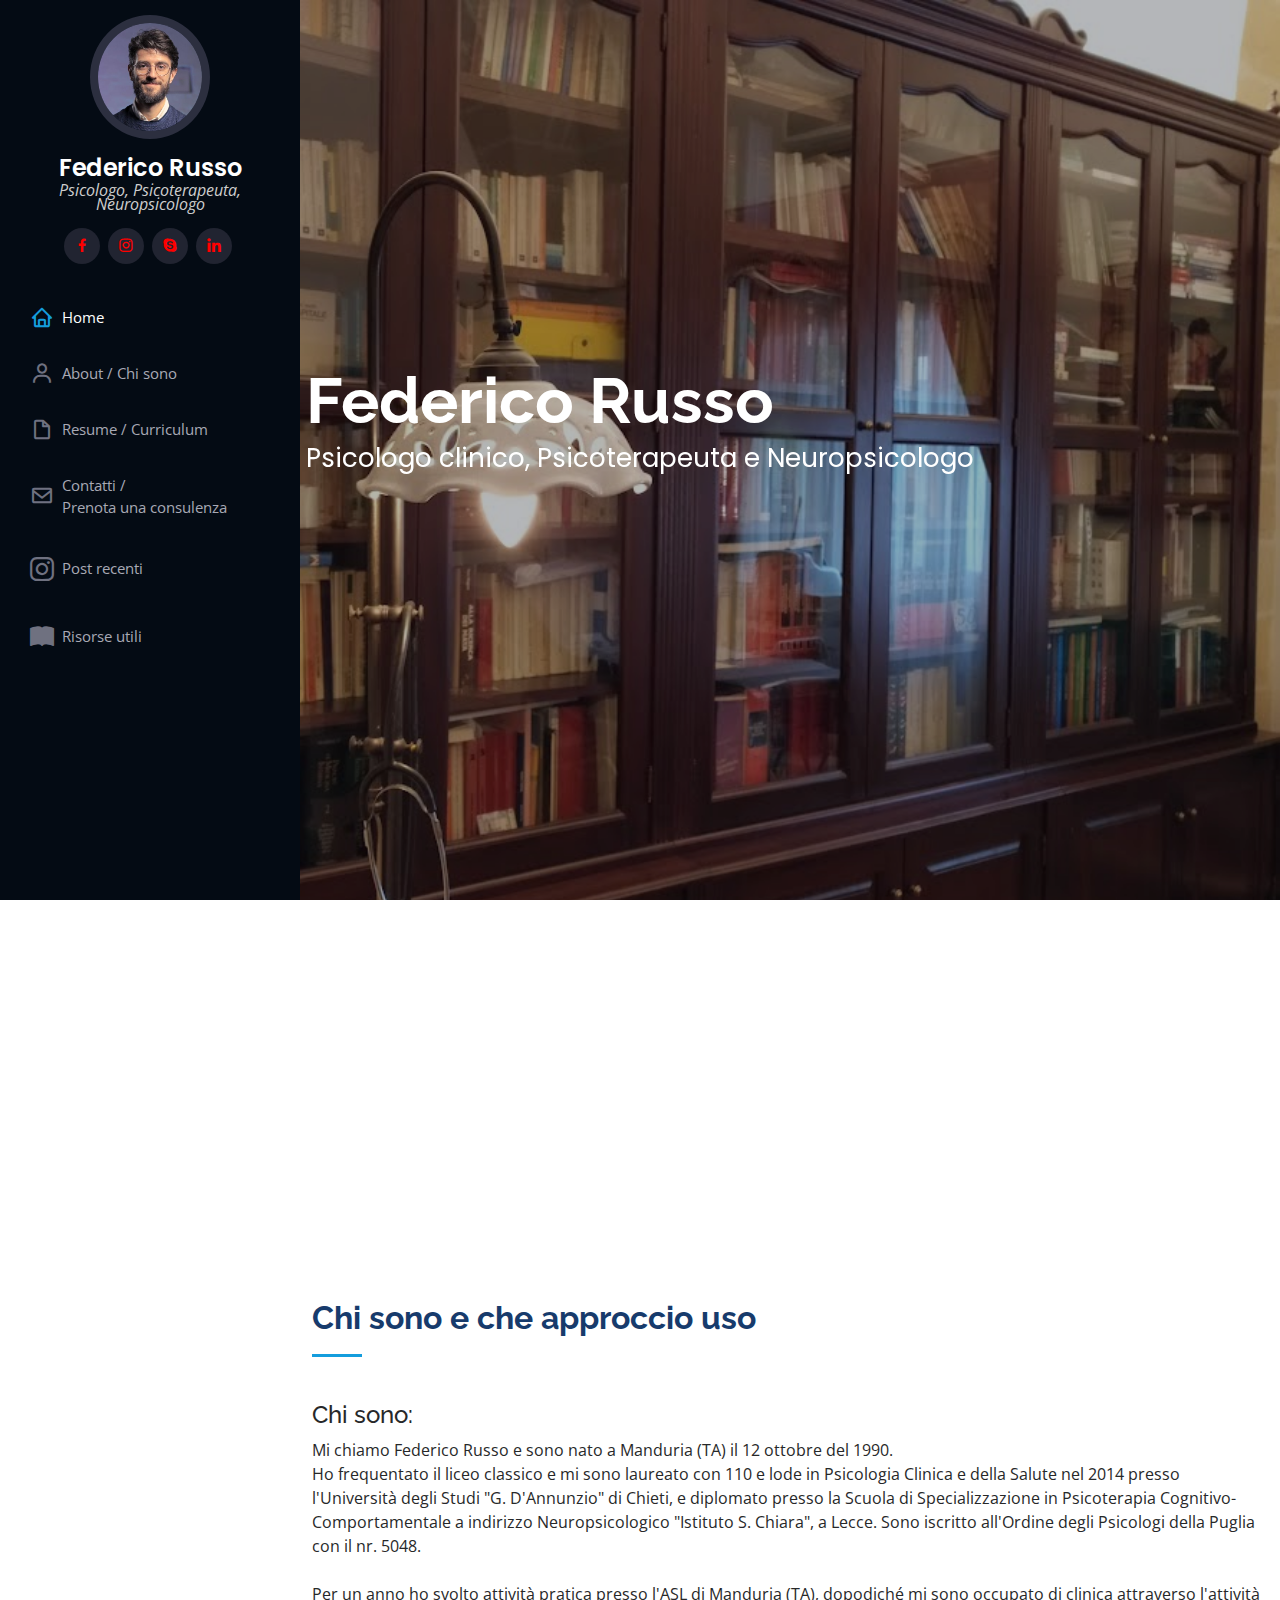
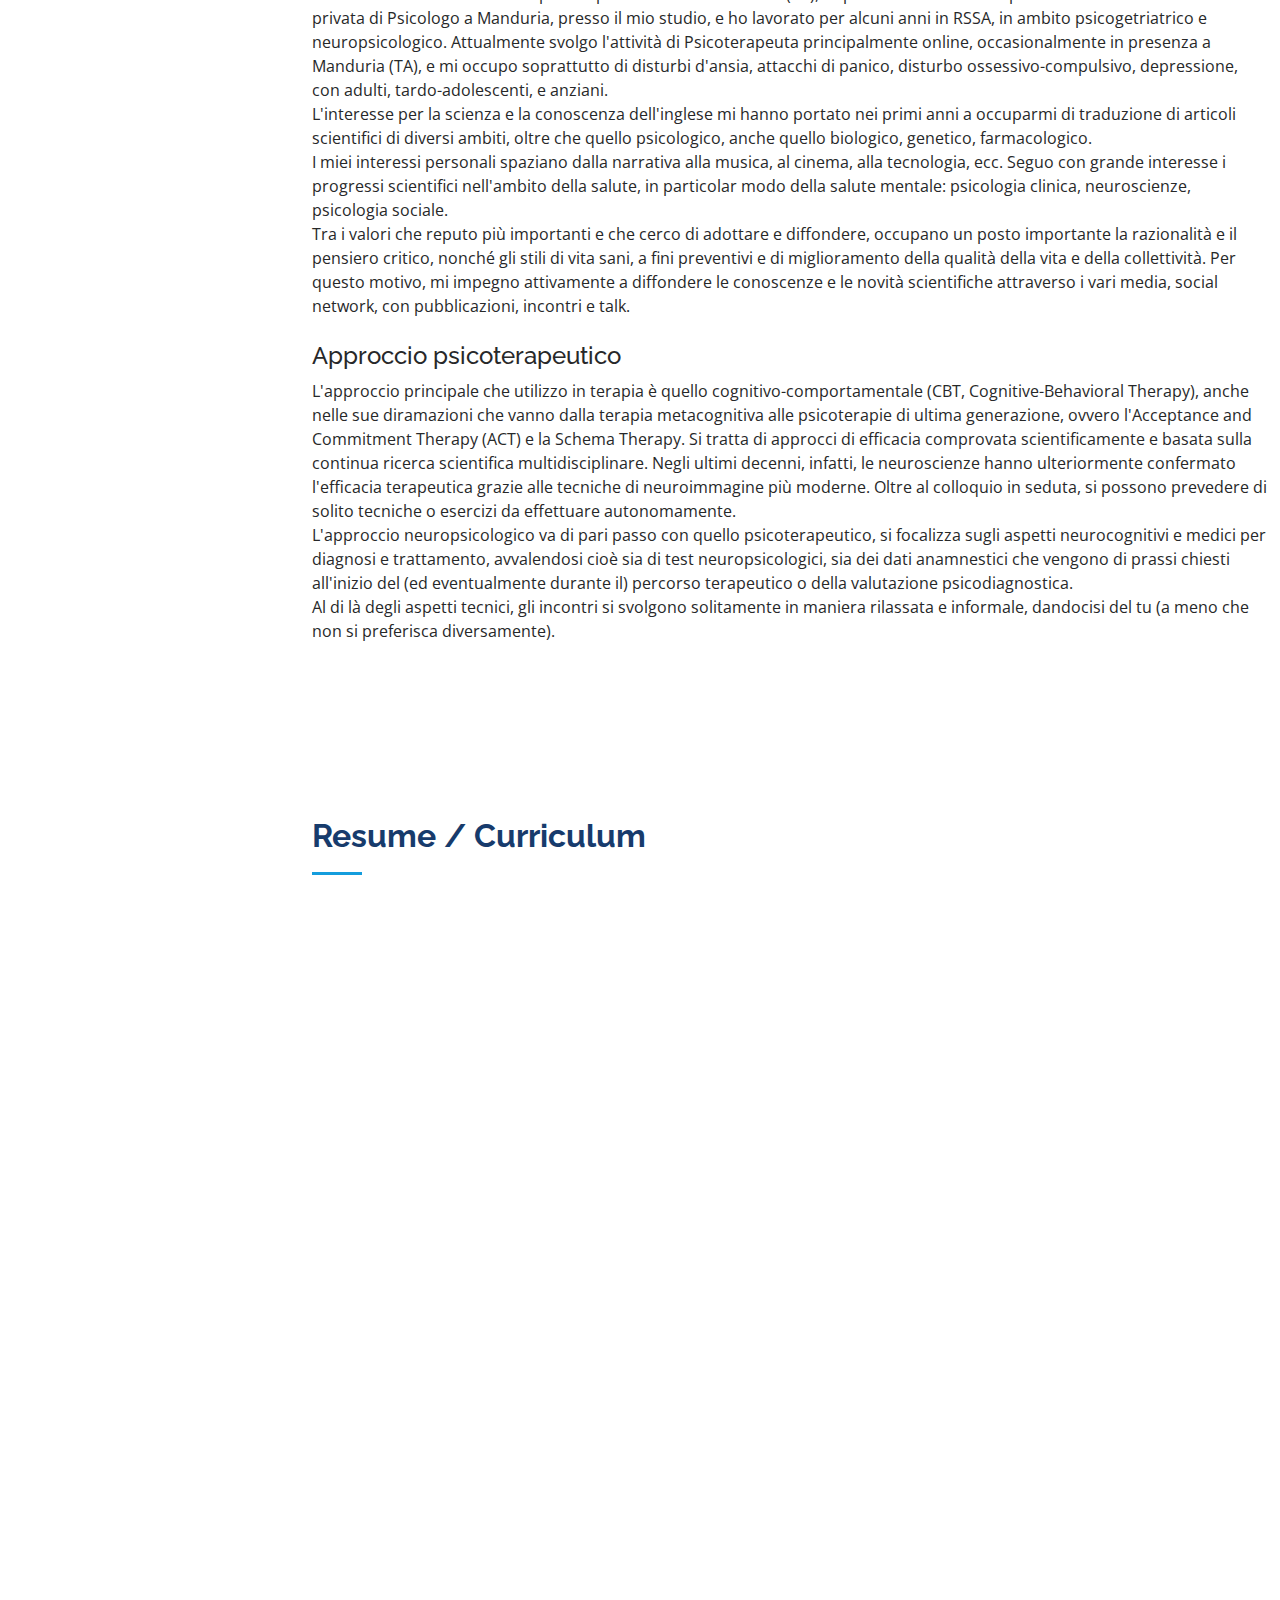
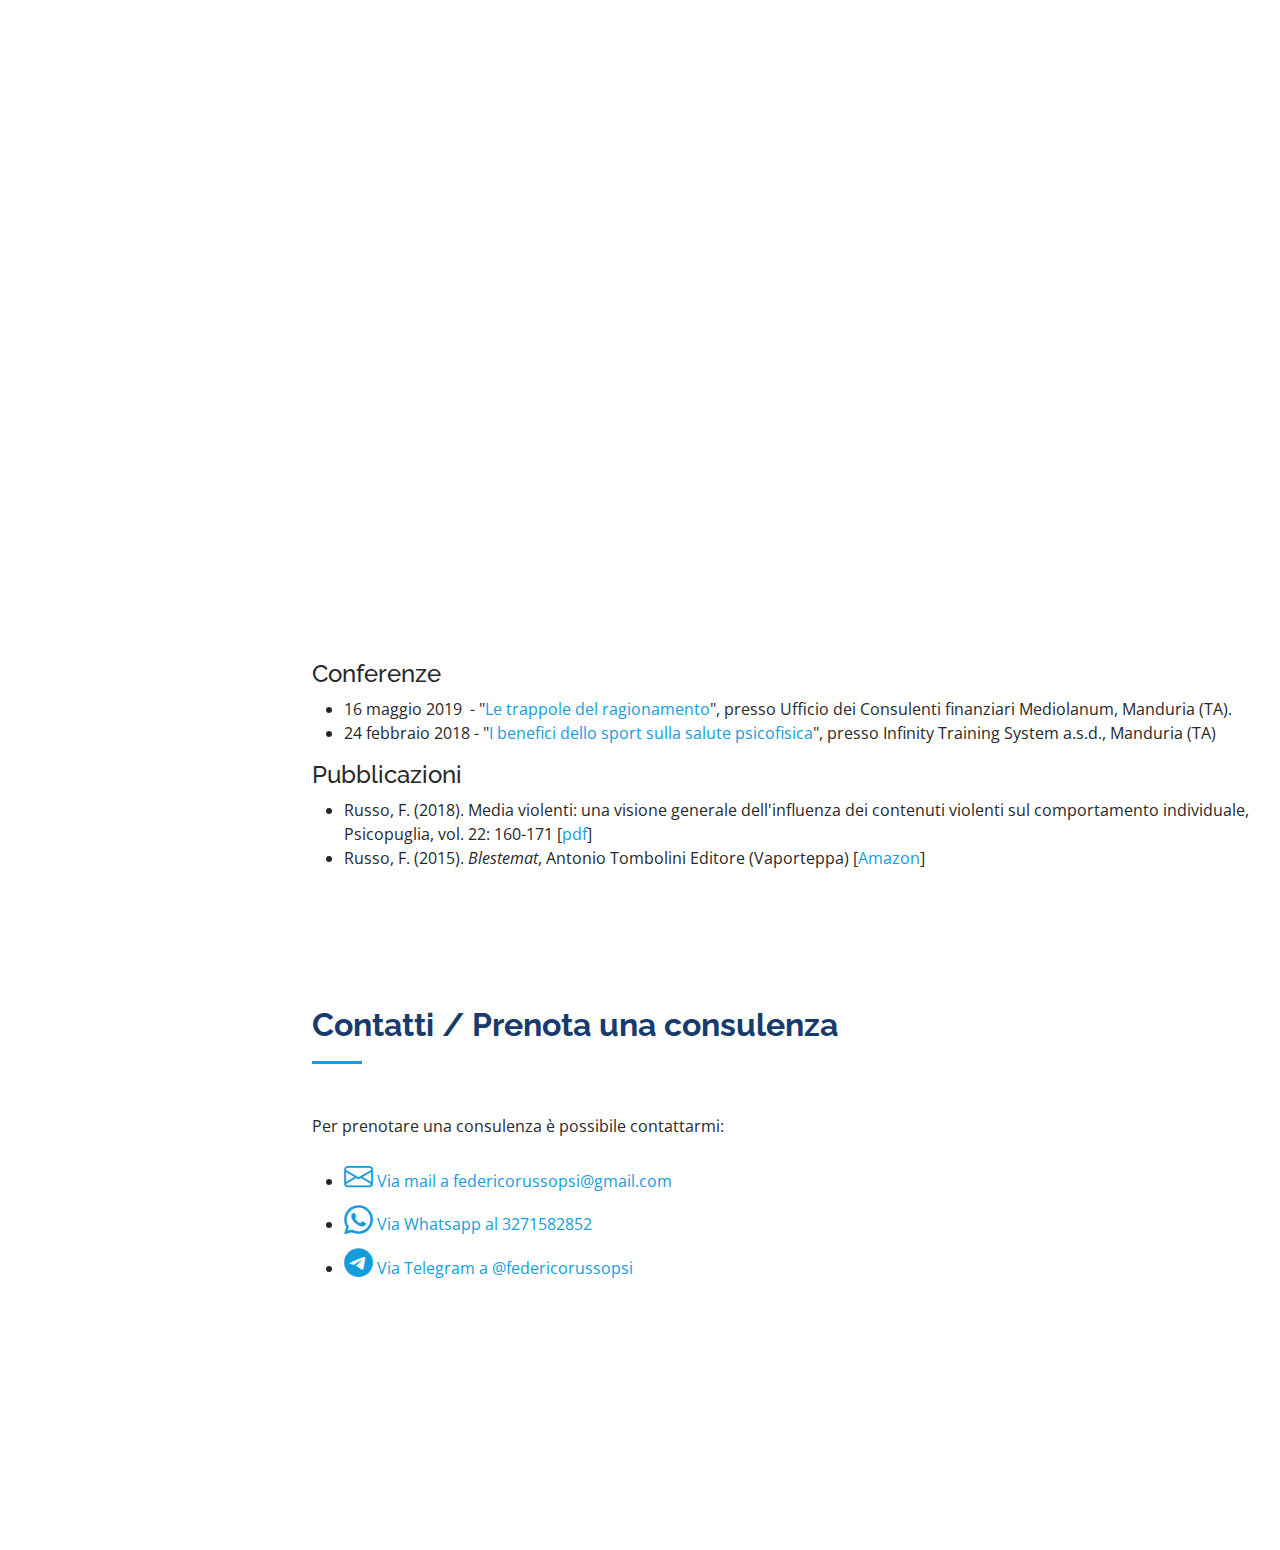
==== commit e1867a2b: "Update index.html" ====
--- a/index.html
+++ b/index.html
@@ -66,7 +66,7 @@
           <li><a href="#resume" class="nav-link scrollto"><i class="bx bx-file-blank"></i> <span>Resume / Curriculum</span></a></li>
           <li><a href="#contact" class="nav-link scrollto"><i class="bx bx-envelope"></i> <span>Contatti / <br> Prenota una consulenza</span></a></li>
 
-          <li><a href="#igfeed" class="nav-link scrollto"><i class="bi bi-instagram"></i> <span>Post recenti</span></a></li>
+          <li><a href="https://www.instagram.com/federicorussopsi/" class="nav-link scrollto"><i class="bi bi-instagram"></i> <span>Post recenti</span></a></li>
           <li><a href="/materiali.html" class="nav-link scrollto"><i class="bi bi-book-fill"></i> <span>Risorse utili</span></a></li>
         </ul>
       </nav><!-- .nav-menu -->
@@ -278,13 +278,7 @@
         
         <!-- INSTAGRAM FEED -->
         
-        <section id="igfeed" class="igfeed">
-          <div class="container">
-    
-            <div class="section-title">
-              <h2>Post recenti</h2>
-            </div>
-<blockquote class="instagram-media" data-instgrm-permalink="https://www.instagram.com/federicorussopsi/" data-instgrm-version="12" style=" background:#FFF; border:0; border-radius:3px; box-shadow:0 0 1px 0 rgba(0,0,0,0.5),0 1px 10px 0 rgba(0,0,0,0.15); margin: 1px; max-width:540px; min-width:326px; padding:0; width:99.375%; width:undefinedpx;height:undefinedpx;max-height:100%; width:undefinedpx;"><div style="padding:16px;"> <a id="main_link" href="federicorussopsi/" style=" background:#FFFFFF; line-height:0; padding:0 0; text-align:center; text-decoration:none; width:100%;" target="_blank"> <div style=" display: flex; flex-direction: row; align-items: center;"> <div style="background-color: #F4F4F4; border-radius: 50%; flex-grow: 0; height: 40px; margin-right: 14px; width: 40px;"></div> <div style="display: flex; flex-direction: column; flex-grow: 1; justify-content: center;"> <div style=" background-color: #F4F4F4; border-radius: 4px; flex-grow: 0; height: 14px; margin-bottom: 6px; width: 100px;"></div> <div style=" background-color: #F4F4F4; border-radius: 4px; flex-grow: 0; height: 14px; width: 60px;"></div></div></div><div style="padding: 19% 0;"></div> <div style="display:block; height:50px; margin:0 auto 12px; width:50px;"><svg width="50px" height="50px" viewBox="0 0 60 60" version="1.1" xmlns="https://www.w3.org/2000/svg" xmlns:xlink="https://www.w3.org/1999/xlink"><g stroke="none" stroke-width="1" fill="none" fill-rule="evenodd"><g transform="translate(-511.000000, -20.000000)" fill="#000000"><g><path d="M556.869,30.41 C554.814,30.41 553.148,32.076 553.148,34.131 C553.148,36.186 554.814,37.852 556.869,37.852 C558.924,37.852 560.59,36.186 560.59,34.131 C560.59,32.076 558.924,30.41 556.869,30.41 M541,60.657 C535.114,60.657 530.342,55.887 530.342,50 C530.342,44.114 535.114,39.342 541,39.342 C546.887,39.342 551.658,44.114 551.658,50 C551.658,55.887 546.887,60.657 541,60.657 M541,33.886 C532.1,33.886 524.886,41.1 524.886,50 C524.886,58.899 532.1,66.113 541,66.113 C549.9,66.113 557.115,58.899 557.115,50 C557.115,41.1 549.9,33.886 541,33.886 M565.378,62.101 C565.244,65.022 564.756,66.606 564.346,67.663 C563.803,69.06 563.154,70.057 562.106,71.106 C561.058,72.155 560.06,72.803 558.662,73.347 C557.607,73.757 556.021,74.244 553.102,74.378 C549.944,74.521 548.997,74.552 541,74.552 C533.003,74.552 532.056,74.521 528.898,74.378 C525.979,74.244 524.393,73.757 523.338,73.347 C521.94,72.803 520.942,72.155 519.894,71.106 C518.846,70.057 518.197,69.06 517.654,67.663 C517.244,66.606 516.755,65.022 516.623,62.101 C516.479,58.943 516.448,57.996 516.448,50 C516.448,42.003 516.479,41.056 516.623,37.899 C516.755,34.978 517.244,33.391 517.654,32.338 C518.197,30.938 518.846,29.942 519.894,28.894 C520.942,27.846 521.94,27.196 523.338,26.654 C524.393,26.244 525.979,25.756 528.898,25.623 C532.057,25.479 533.004,25.448 541,25.448 C548.997,25.448 549.943,25.479 553.102,25.623 C556.021,25.756 557.607,26.244 558.662,26.654 C560.06,27.196 561.058,27.846 562.106,28.894 C563.154,29.942 563.803,30.938 564.346,32.338 C564.756,33.391 565.244,34.978 565.378,37.899 C565.522,41.056 565.552,42.003 565.552,50 C565.552,57.996 565.522,58.943 565.378,62.101 M570.82,37.631 C570.674,34.438 570.167,32.258 569.425,30.349 C568.659,28.377 567.633,26.702 565.965,25.035 C564.297,23.368 562.623,22.342 560.652,21.575 C558.743,20.834 556.562,20.326 553.369,20.18 C550.169,20.033 549.148,20 541,20 C532.853,20 531.831,20.033 528.631,20.18 C525.438,20.326 523.257,20.834 521.349,21.575 C519.376,22.342 517.703,23.368 516.035,25.035 C514.368,26.702 513.342,28.377 512.574,30.349 C511.834,32.258 511.326,34.438 511.181,37.631 C511.035,40.831 511,41.851 511,50 C511,58.147 511.035,59.17 511.181,62.369 C511.326,65.562 511.834,67.743 512.574,69.651 C513.342,71.625 514.368,73.296 516.035,74.965 C517.703,76.634 519.376,77.658 521.349,78.425 C523.257,79.167 525.438,79.673 528.631,79.82 C531.831,79.965 532.853,80.001 541,80.001 C549.148,80.001 550.169,79.965 553.369,79.82 C556.562,79.673 558.743,79.167 560.652,78.425 C562.623,77.658 564.297,76.634 565.965,74.965 C567.633,73.296 568.659,71.625 569.425,69.651 C570.167,67.743 570.674,65.562 570.82,62.369 C570.966,59.17 571,58.147 571,50 C571,41.851 570.966,40.831 570.82,37.631"></path></g></g></g></svg></div><div style="padding-top: 8px;"> <div style=" color:#3897f0; font-family:Arial,sans-serif; font-size:14px; font-style:normal; font-weight:550; line-height:18px;"> View this post on Instagram</div></div><div style="padding: 12.5% 0;"></div> <div style="display: flex; flex-direction: row; margin-bottom: 14px; align-items: center;"><div> <div style="background-color: #F4F4F4; border-radius: 50%; height: 12.5px; width: 12.5px; transform: translateX(0px) translateY(7px);"></div> <div style="background-color: #F4F4F4; height: 12.5px; transform: rotate(-45deg) translateX(3px) translateY(1px); width: 12.5px; flex-grow: 0; margin-right: 14px; margin-left: 2px;"></div> <div style="background-color: #F4F4F4; border-radius: 50%; height: 12.5px; width: 12.5px; transform: translateX(9px) translateY(-18px);"></div></div><div style="margin-left: 8px;"> <div style=" background-color: #F4F4F4; border-radius: 50%; flex-grow: 0; height: 20px; width: 20px;"></div> <div style=" width: 0; height: 0; border-top: 2px solid transparent; border-left: 6px solid #f4f4f4; border-bottom: 2px solid transparent; transform: translateX(16px) translateY(-4px) rotate(30deg)"></div></div><div style="margin-left: auto;"> <div style=" width: 0px; border-top: 8px solid #F4F4F4; border-right: 8px solid transparent; transform: translateY(16px);"></div> <div style=" background-color: #F4F4F4; flex-grow: 0; height: 12px; width: 16px; transform: translateY(-4px);"></div> <div style=" width: 0; height: 0; border-top: 8px solid #F4F4F4; border-left: 8px solid transparent; transform: translateY(-4px) translateX(8px);"></div></div></div> <div style="display: flex; flex-direction: column; flex-grow: 1; justify-content: center; margin-bottom: 24px;"> <div style=" background-color: #F4F4F4; border-radius: 4px; flex-grow: 0; height: 14px; margin-bottom: 6px; width: 224px;"></div> <div style=" background-color: #F4F4F4; border-radius: 4px; flex-grow: 0; height: 14px; width: 144px;"></div></div></a><p style=" color:#c9c8cd; font-family:Arial,sans-serif; font-size:14px; line-height:17px; margin-bottom:0; margin-top:8px; overflow:hidden; padding:8px 0 7px; text-align:center; text-overflow:ellipsis; white-space:nowrap;"><a href="federicorussopsi/" style=" color:#c9c8cd; font-family:Arial,sans-serif; font-size:14px; font-style:normal; font-weight:normal; line-height:17px; text-decoration:none;" target="_blank">Shared post</a> on <time style=" font-family:Arial,sans-serif; font-size:14px; line-height:17px;">Time</time></p></div></blockquote><script src="https://www.instagram.com/embed.js"></script><script type="text/javascript" src="https://www.embedista.com/j/instagramfeed1707.js"></script><div style="overflow: auto; position: absolute; height: 0pt; width: 0pt;"><a href="https://www.embedista.com/instagramfeed">Embed Instagram Post</a> Code Generator</div></div><style>.boxes3{height:175px;width:153px;} #n img{max-height:none!important;max-width:none!important;background:none!important} #inst i{max-height:none!important;max-width:none!important;background:none!important}</style></div>
+
   </main><!-- End #main -->
 
   <!-- ======= Footer ======= -->
